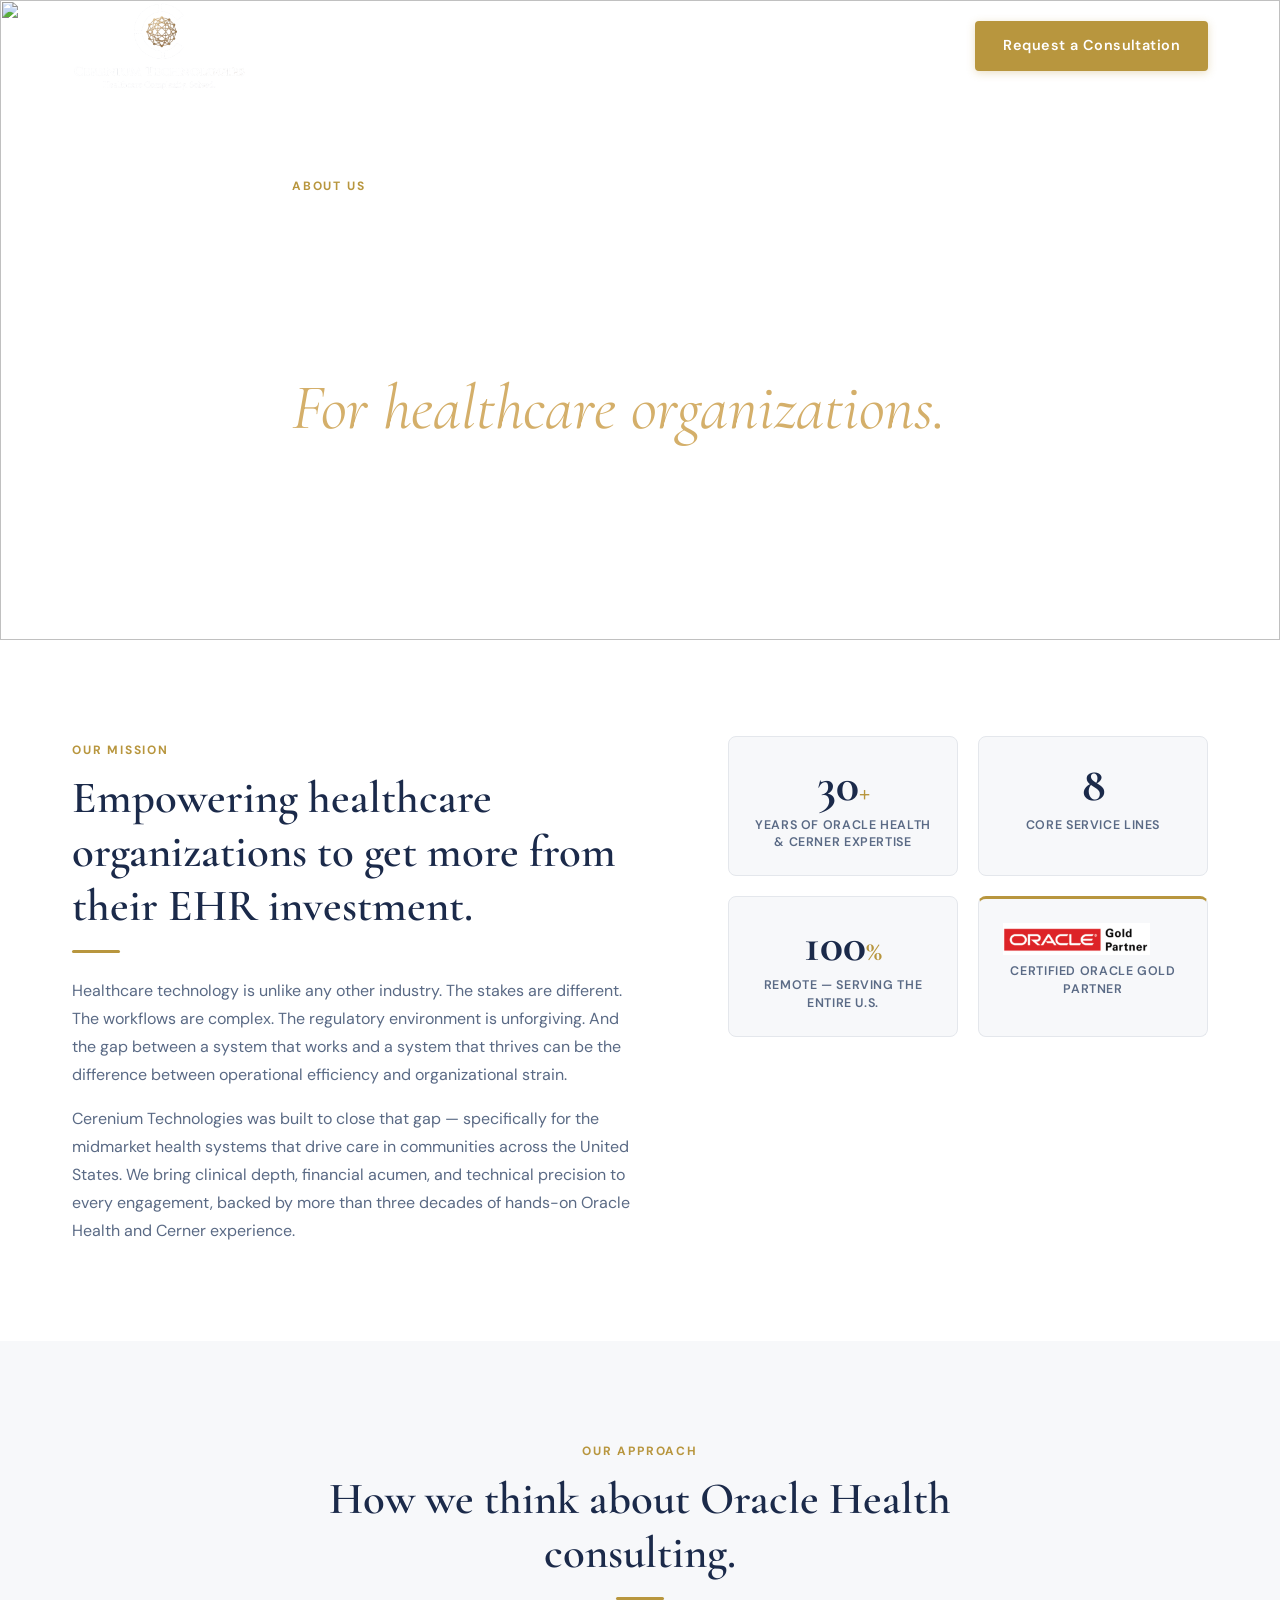
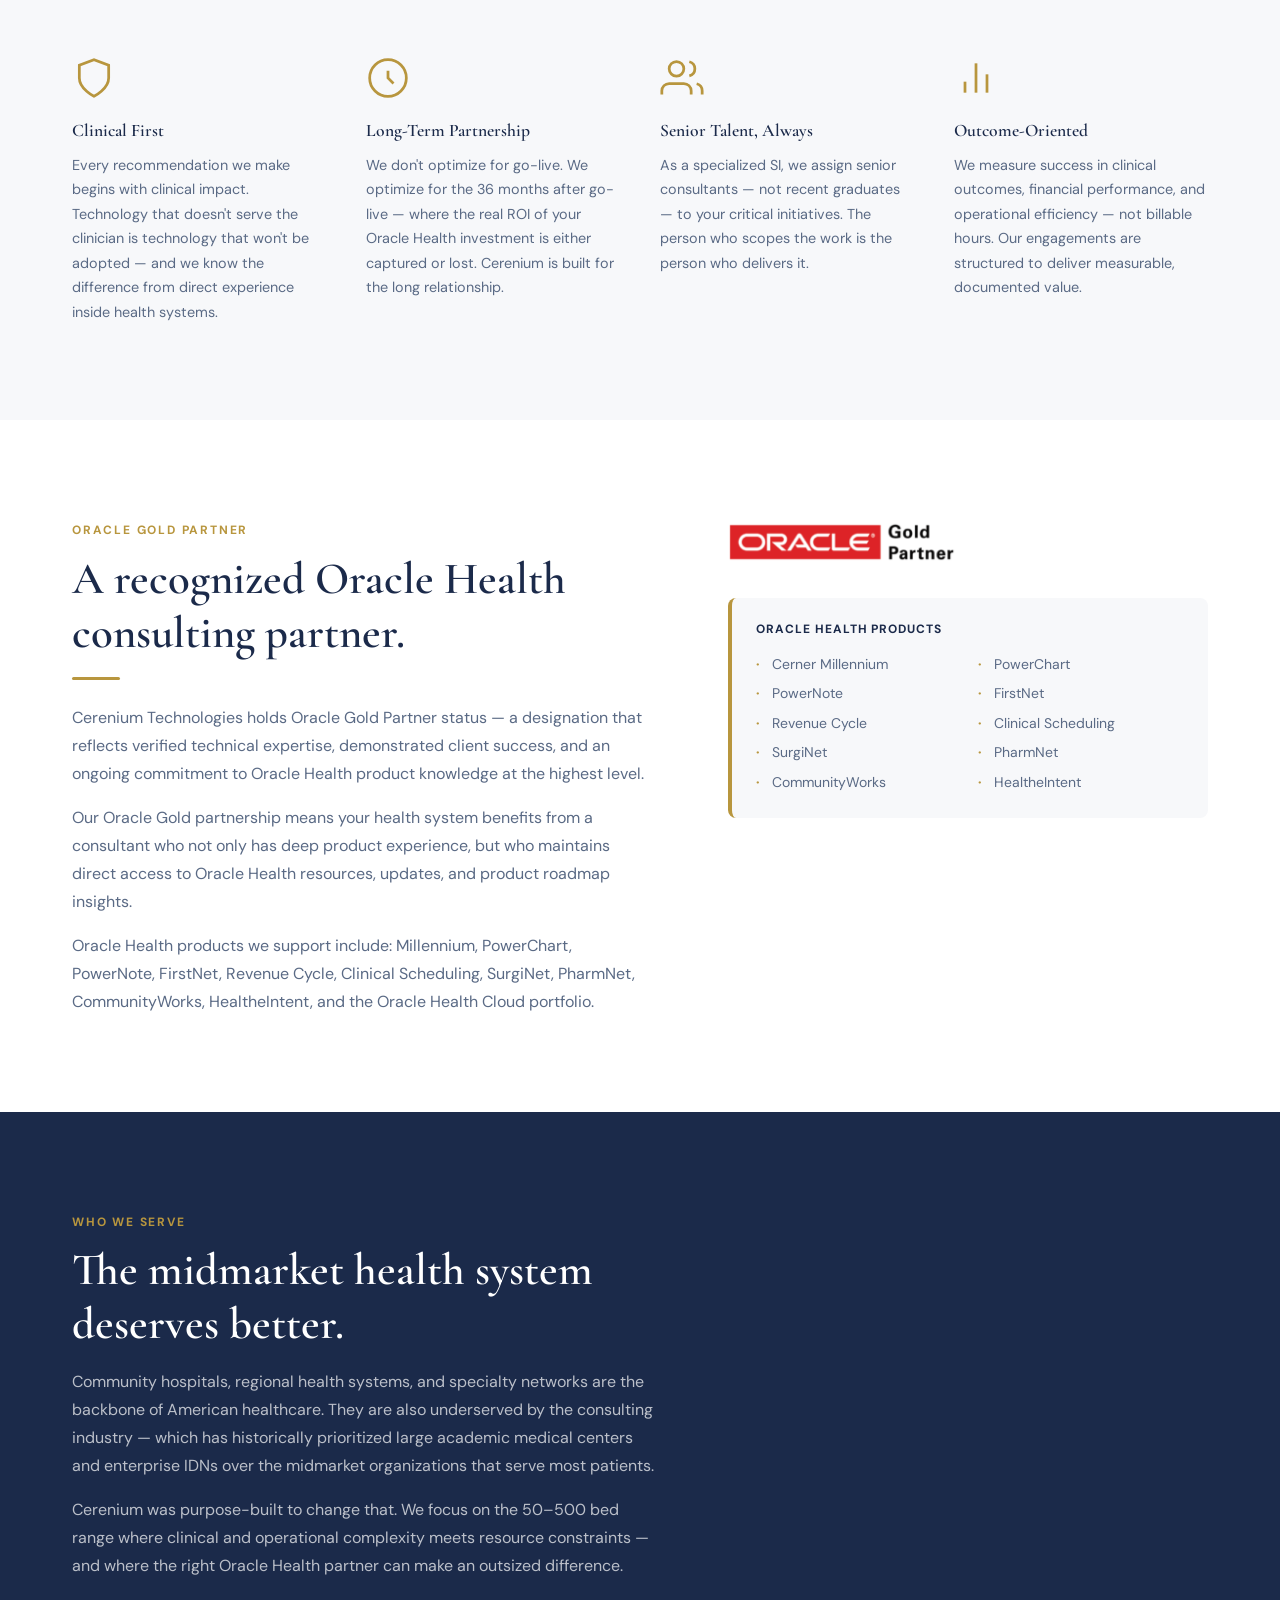
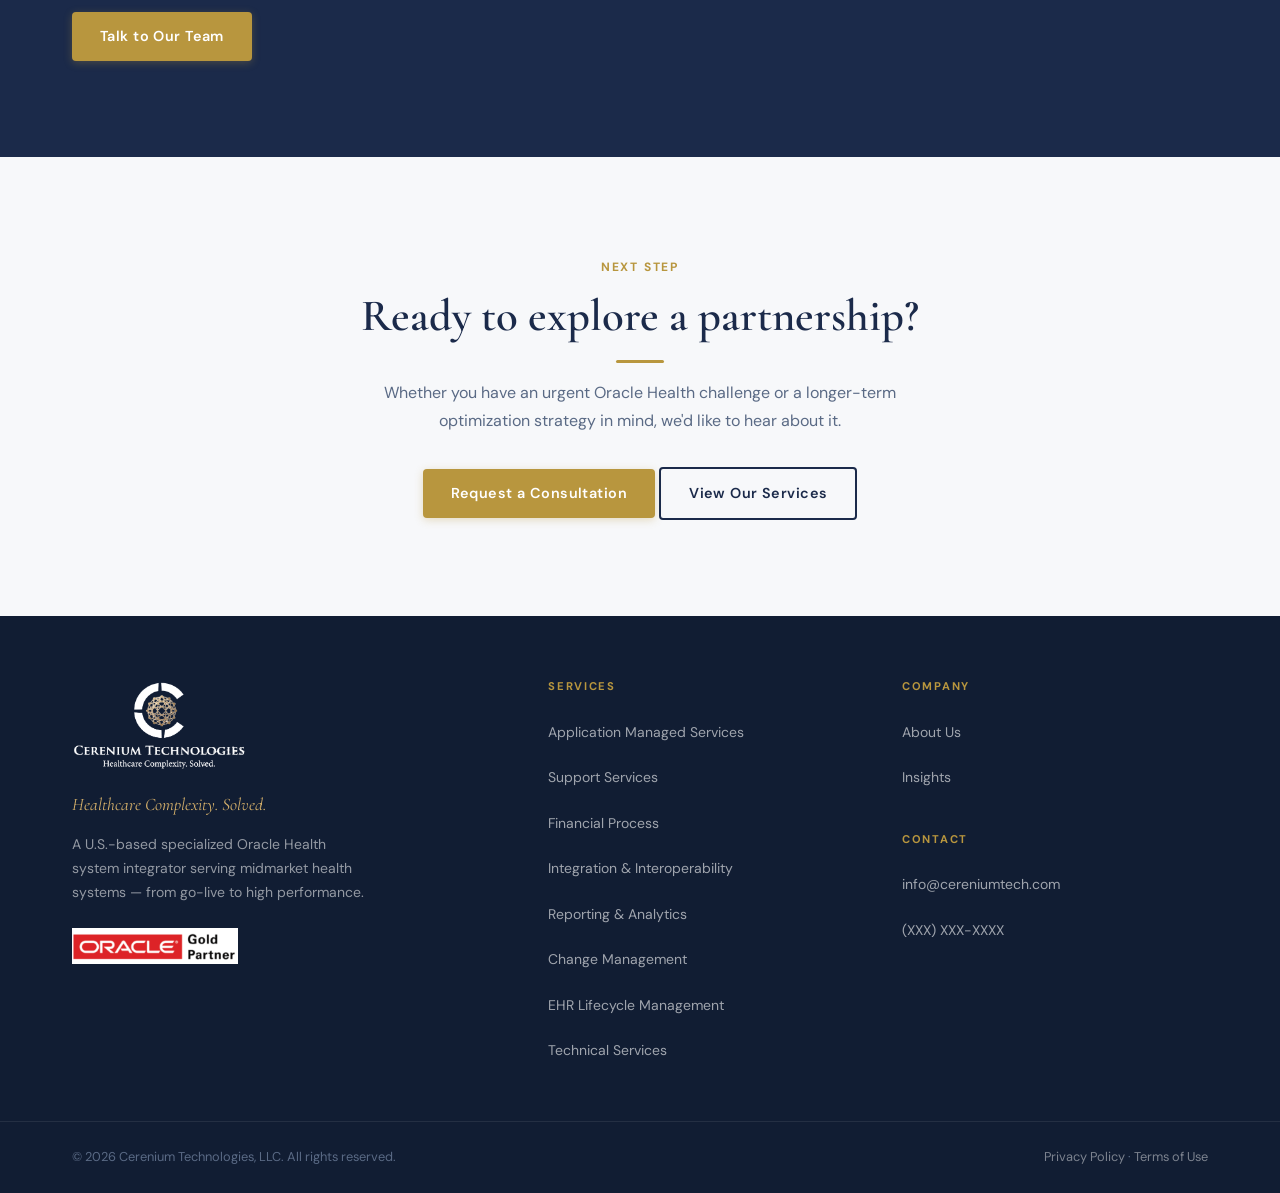
==== about.html @ 9afd8a57 "Initial Upload" ====
<!DOCTYPE html>
<html lang="en">
<head>
  <meta charset="UTF-8" />
  <meta name="viewport" content="width=device-width, initial-scale=1.0" />
  <title>About Cerenium Technologies | Oracle Health SI | Specialized Healthcare IT</title>
  <meta name="description" content="Learn about Cerenium Technologies — a U.S.-based specialized Oracle Health system integrator founded by healthcare IT veterans with 30+ years of Cerner and Oracle expertise serving midmarket health systems." />
  <meta name="keywords" content="about Cerenium Technologies, Oracle Health system integrator, Cerner consulting firm, healthcare IT specialized, midmarket health system SI" />
  <link rel="canonical" href="https://cereniumtech.com/about.html" />

  <meta property="og:title" content="About Cerenium Technologies | Oracle Health Consulting" />
  <meta property="og:description" content="Built by healthcare insiders. Cerenium Technologies brings 30+ years of Oracle Health expertise to midmarket health systems across the U.S." />
  <meta property="og:url" content="https://cereniumtech.com/about.html" />
  <meta property="og:type" content="website" />

  <link rel="preconnect" href="https://fonts.googleapis.com" />
  <link rel="preconnect" href="https://fonts.gstatic.com" crossorigin />
  <link href="https://fonts.googleapis.com/css2?family=Cormorant+Garamond:ital,wght@0,400;0,600;0,700;1,400;1,600&family=DM+Sans:wght@300;400;500;600;700&display=swap" rel="stylesheet" />

  <link rel="stylesheet" href="global.css" />
  <link rel="stylesheet" href="about.css" />

  <script type="application/ld+json">
  {
    "@context": "https://schema.org",
    "@type": "AboutPage",
    "url": "https://cereniumtech.com/about.html",
    "mainEntity": {
      "@type": "Organization",
      "name": "Cerenium Technologies",
      "description": "A U.S.-based specialized Oracle Health system integrator with 30+ years of Cerner and Oracle Health expertise serving midmarket health systems.",
      "knowsAbout": ["Oracle Health", "Cerner Millennium", "EHR Implementation", "Healthcare IT"],
      "areaServed": "US"
    }
  }
  </script>
</head>

<body>
  <div id="nav-placeholder"></div>

  <main id="main-content">

    <!-- ── PAGE HERO ── -->
    <section class="page-hero" aria-label="About page hero">
      <div class="page-hero-bg" role="presentation">
        <img src="https://images.unsplash.com/photo-1573164713988-8665fc963095?auto=format&fit=crop&w=1920&q=80" alt="" aria-hidden="true" loading="eager" />
        <div class="hero-overlay"></div>
      </div>
      <div class="container page-hero-content">
        <span class="eyebrow">About Us</span>
        <h1>Built by healthcare insiders.<br /><em class="hero-italic">For healthcare organizations.</em></h1>
        <p>Cerenium Technologies was founded on a belief that midmarket health systems deserve the same caliber of Oracle Health expertise as the largest hospital networks in the country.</p>
      </div>
    </section>

    <!-- ── MISSION ── -->
    <section class="mission-section" aria-labelledby="mission-heading">
      <div class="container mission-grid">
        <div class="mission-copy reveal">
          <span class="eyebrow">Our Mission</span>
          <h2 id="mission-heading">Empowering healthcare organizations to get more from their EHR investment.</h2>
          <div class="gold-rule left"></div>
          <p>
            Healthcare technology is unlike any other industry. The stakes are different.
            The workflows are complex. The regulatory environment is unforgiving. And the
            gap between a system that works and a system that thrives can be the difference
            between operational efficiency and organizational strain.
          </p>
          <p style="margin-top:1rem;">
            Cerenium Technologies was built to close that gap — specifically for the
            midmarket health systems that drive care in communities across the United States.
            We bring clinical depth, financial acumen, and technical precision to every
            engagement, backed by more than three decades of hands-on Oracle Health
            and Cerner experience.
          </p>
        </div>
        <div class="mission-stats reveal reveal-delay-1" aria-label="Company statistics">
          <div class="stat-card">
            <div class="stat-number" aria-label="30 plus years">30<span aria-hidden="true">+</span></div>
            <div class="stat-label">Years of Oracle Health & Cerner Expertise</div>
          </div>
          <div class="stat-card">
            <div class="stat-number" aria-label="8 service lines">8</div>
            <div class="stat-label">Core Service Lines</div>
          </div>
          <div class="stat-card">
            <div class="stat-number" aria-label="100 percent remote">100<span aria-hidden="true">%</span></div>
            <div class="stat-label">Remote — Serving the Entire U.S.</div>
          </div>
          <div class="stat-card gold-stat">
            <img src="assets/images/Oracle_Gold.png" alt="Oracle Gold Partner badge" style="height:32px;" />
            <div class="stat-label" style="margin-top:0.5rem;">Certified Oracle Gold Partner</div>
          </div>
        </div>
      </div>
    </section>

    <!-- ── APPROACH ── -->
    <section class="approach-section bg-off-white" aria-labelledby="approach-heading">
      <div class="container">
        <div class="section-header reveal">
          <span class="eyebrow">Our Approach</span>
          <h2 id="approach-heading">How we think about Oracle Health consulting.</h2>
          <div class="gold-rule"></div>
        </div>

        <div class="approach-grid">
          <div class="approach-item reveal">
            <div class="approach-icon" aria-hidden="true">
              <svg viewBox="0 0 24 24" fill="none" stroke="currentColor" stroke-width="1.5"><path d="M12 22s8-4 8-10V5l-8-3-8 3v7c0 6 8 10 8 10z"/></svg>
            </div>
            <h3>Clinical First</h3>
            <p>Every recommendation we make begins with clinical impact. Technology that doesn't serve the clinician is technology that won't be adopted — and we know the difference from direct experience inside health systems.</p>
          </div>
          <div class="approach-item reveal reveal-delay-1">
            <div class="approach-icon" aria-hidden="true">
              <svg viewBox="0 0 24 24" fill="none" stroke="currentColor" stroke-width="1.5"><circle cx="12" cy="12" r="10"/><path d="M12 8v4l3 3"/></svg>
            </div>
            <h3>Long-Term Partnership</h3>
            <p>We don't optimize for go-live. We optimize for the 36 months after go-live — where the real ROI of your Oracle Health investment is either captured or lost. Cerenium is built for the long relationship.</p>
          </div>
          <div class="approach-item reveal reveal-delay-2">
            <div class="approach-icon" aria-hidden="true">
              <svg viewBox="0 0 24 24" fill="none" stroke="currentColor" stroke-width="1.5"><path d="M17 21v-2a4 4 0 0 0-4-4H5a4 4 0 0 0-4 4v2"/><circle cx="9" cy="7" r="4"/><path d="M23 21v-2a4 4 0 0 0-3-3.87"/><path d="M16 3.13a4 4 0 0 1 0 7.75"/></svg>
            </div>
            <h3>Senior Talent, Always</h3>
            <p>As a specialized SI, we assign senior consultants — not recent graduates — to your critical initiatives. The person who scopes the work is the person who delivers it.</p>
          </div>
          <div class="approach-item reveal reveal-delay-3">
            <div class="approach-icon" aria-hidden="true">
              <svg viewBox="0 0 24 24" fill="none" stroke="currentColor" stroke-width="1.5"><line x1="18" y1="20" x2="18" y2="10"/><line x1="12" y1="20" x2="12" y2="4"/><line x1="6" y1="20" x2="6" y2="14"/></svg>
            </div>
            <h3>Outcome-Oriented</h3>
            <p>We measure success in clinical outcomes, financial performance, and operational efficiency — not billable hours. Our engagements are structured to deliver measurable, documented value.</p>
          </div>
        </div>
      </div>
    </section>

    <!-- ── ORACLE PARTNERSHIP ── -->
    <section class="oracle-section" aria-labelledby="oracle-heading">
      <div class="container oracle-grid">
        <div class="oracle-copy reveal">
          <span class="eyebrow">Oracle Gold Partner</span>
          <h2 id="oracle-heading">A recognized Oracle Health consulting partner.</h2>
          <div class="gold-rule left"></div>
          <p>
            Cerenium Technologies holds Oracle Gold Partner status — a designation that
            reflects verified technical expertise, demonstrated client success, and an
            ongoing commitment to Oracle Health product knowledge at the highest level.
          </p>
          <p style="margin-top:1rem;">
            Our Oracle Gold partnership means your health system benefits from a consultant
            who not only has deep product experience, but who maintains direct access to
            Oracle Health resources, updates, and product roadmap insights.
          </p>
          <p style="margin-top:1rem;">
            Oracle Health products we support include: Millennium, PowerChart, PowerNote,
            FirstNet, Revenue Cycle, Clinical Scheduling, SurgiNet, PharmNet,
            CommunityWorks, HealtheIntent, and the Oracle Health Cloud portfolio.
          </p>
        </div>
        <div class="oracle-badge-block reveal reveal-delay-1">
          <img src="assets/images/Oracle_Gold.png" alt="Oracle Gold Partner badge" class="oracle-large-badge" />
          <div class="oracle-products">
            <h4>Oracle Health Products</h4>
            <ul class="product-list" aria-label="Oracle Health products supported by Cerenium">
              <li>Cerner Millennium</li>
              <li>PowerChart</li>
              <li>PowerNote</li>
              <li>FirstNet</li>
              <li>Revenue Cycle</li>
              <li>Clinical Scheduling</li>
              <li>SurgiNet</li>
              <li>PharmNet</li>
              <li>CommunityWorks</li>
              <li>HealtheIntent</li>
            </ul>
          </div>
        </div>
      </div>
    </section>

    <!-- ── MIDMARKET FOCUS ── -->
    <section class="midmarket-section bg-navy" aria-labelledby="midmarket-heading">
      <div class="container midmarket-inner reveal">
        <div class="midmarket-text">
          <span class="eyebrow">Who We Serve</span>
          <h2 id="midmarket-heading" style="color:var(--white);">The midmarket health system deserves better.</h2>
          <p style="color:rgba(255,255,255,0.7); margin-top:1rem; max-width:600px;">
            Community hospitals, regional health systems, and specialty networks are the
            backbone of American healthcare. They are also underserved by the consulting
            industry — which has historically prioritized large academic medical centers
            and enterprise IDNs over the midmarket organizations that serve most patients.
          </p>
          <p style="color:rgba(255,255,255,0.7); margin-top:1rem; max-width:600px;">
            Cerenium was purpose-built to change that. We focus on the 50–500 bed range
            where clinical and operational complexity meets resource constraints —
            and where the right Oracle Health partner can make an outsized difference.
          </p>
          <a href="contact.html" class="btn btn-primary" style="margin-top:2rem;">Talk to Our Team</a>
        </div>
        <div class="midmarket-visual" aria-hidden="true">
          <img
            src="https://images.unsplash.com/photo-1519494026892-80bbd2d6fd0d?auto=format&fit=crop&w=800&q=80"
            alt=""
            loading="lazy"
            style="width:100%;border-radius:var(--radius-lg);opacity:0.7;"
          />
        </div>
      </div>
    </section>

    <!-- ── CTA ── -->
    <section class="about-cta" aria-labelledby="cta-heading">
      <div class="container" style="text-align:center;">
        <div class="reveal">
          <span class="eyebrow">Next Step</span>
          <h2 id="cta-heading">Ready to explore a partnership?</h2>
          <div class="gold-rule"></div>
          <p style="margin-top:1rem;max-width:540px;margin-left:auto;margin-right:auto;">
            Whether you have an urgent Oracle Health challenge or a longer-term optimization
            strategy in mind, we'd like to hear about it.
          </p>
          <div class="hero-actions" style="justify-content:center;margin-top:2rem;">
            <a href="contact.html" class="btn btn-primary">Request a Consultation</a>
            <a href="services.html" class="btn btn-outline">View Our Services</a>
          </div>
        </div>
      </div>
    </section>

  </main>

  <div id="footer-placeholder"></div>
  <script src="components.js"></script>
</body>
</html>
---- global.css ----
/* ============================================================
   Cerenium Technologies — global.css
   Brand palette: Navy #1B2A4A | Gold #B8963E | Light #F7F8FA
   ============================================================ */

.skip-link {
  position: absolute;
  top: -100%;
  left: 1rem;
  background: var(--gold);
  color: var(--white);
  padding: 0.75rem 1.25rem;
  font-weight: 700;
  border-radius: var(--radius-sm);
  z-index: 9999;
  transition: top 0.2s ease;
}
.skip-link:focus {
  top: 1rem;
}   
/* ─── CSS VARIABLES ──────────────────────────────────────────── */
:root {
  --navy:       #1B2A4A;
  --navy-dark:  #111D33;
  --navy-mid:   #243357;
  --gold:       #B8963E;
  --gold-light: #D4AF6A;
  --gold-pale:  #F5EDD8;
  --white:      #FFFFFF;
  --off-white:  #F7F8FA;
  --gray-100:   #F0F2F5;
  --gray-200:   #E4E7EC;
  --gray-400:   #9CA3AF;
  --gray-600:   #4B5563;
  --gray-800:   #1F2937;
  --text:       #1B2A4A;
  --text-muted: #5A6A85;

  --font-display: 'Cormorant Garamond', Georgia, serif;
  --font-body:    'DM Sans', system-ui, sans-serif;

  --shadow-sm: 0 1px 3px rgba(27,42,74,0.08);
  --shadow-md: 0 4px 16px rgba(27,42,74,0.10);
  --shadow-lg: 0 8px 40px rgba(27,42,74,0.14);

  --radius-sm: 4px;
  --radius-md: 8px;
  --radius-lg: 16px;

  --max-width: 1200px;
  --nav-height: 92px;
  --transition: 0.25s ease;
}

/* ─── RESET & BASE ───────────────────────────────────────────── */
*, *::before, *::after { box-sizing: border-box; margin: 0; padding: 0; }

html { scroll-behavior: smooth; font-size: 16px; -webkit-font-smoothing: antialiased; }

body {
  font-family: var(--font-body);
  color: var(--text);
  background: var(--white);
  line-height: 1.65;
}

img { max-width: 100%; display: block; }
a  { color: inherit; text-decoration: none; }
ul { list-style: none; }
button { cursor: pointer; border: none; background: none; font: inherit; }

/* ─── TYPOGRAPHY ─────────────────────────────────────────────── */
h1, h2, h3, h4 {
  font-family: var(--font-display);
  font-weight: 600;
  line-height: 1.2;
  color: var(--navy);
}
h1 { font-size: clamp(2.4rem, 5vw, 4rem); font-weight: 700; }
h2 { font-size: clamp(1.8rem, 3.5vw, 2.8rem); }
h3 { font-size: clamp(1.25rem, 2vw, 1.6rem); }
h4 { font-size: 1.1rem; font-weight: 700; font-family: var(--font-body); letter-spacing: 0.08em; text-transform: uppercase; }

p { color: var(--text-muted); line-height: 1.75; }

.eyebrow {
  display: inline-block;
  font-family: var(--font-body);
  font-size: 0.75rem;
  font-weight: 700;
  letter-spacing: 0.15em;
  text-transform: uppercase;
  color: var(--gold);
  margin-bottom: 0.75rem;
}

/* ─── LAYOUT ─────────────────────────────────────────────────── */
.container {
  width: 100%;
  max-width: var(--max-width);
  margin: 0 auto;
  padding: 0 2rem;
}

section { padding: 5rem 0; }

.section-header {
  text-align: center;
  max-width: 720px;
  margin: 0 auto 3.5rem;
}
.section-header p { margin-top: 1rem; font-size: 1.05rem; }

.gold-rule {
  width: 48px;
  height: 3px;
  background: var(--gold);
  margin: 1rem auto 0;
  border-radius: 2px;
}
.gold-rule.left { margin-left: 0; }

/* ─── BUTTONS ────────────────────────────────────────────────── */
.btn {
  display: inline-flex;
  align-items: center;
  gap: 0.5rem;
  padding: 0.8rem 1.75rem;
  border-radius: var(--radius-sm);
  font-family: var(--font-body);
  font-size: 0.9rem;
  font-weight: 600;
  letter-spacing: 0.03em;
  transition: all var(--transition);
  white-space: nowrap;
}
.btn-primary {
  background: var(--gold);
  color: var(--white);
  box-shadow: 0 2px 8px rgba(184,150,62,0.30);
}
.btn-primary:hover {
  background: var(--gold-light);
  transform: translateY(-1px);
  box-shadow: 0 4px 16px rgba(184,150,62,0.35);
}
.btn-outline {
  border: 2px solid var(--navy);
  color: var(--navy);
}
.btn-outline:hover {
  background: var(--navy);
  color: var(--white);
}
.btn-outline-white {
  border: 2px solid rgba(255,255,255,0.6);
  color: var(--white);
}
.btn-outline-white:hover {
  background: rgba(255,255,255,0.15);
  border-color: var(--white);
}

/* ─── NAVIGATION ─────────────────────────────────────────────── */
.site-header {
  position: fixed;
  top: 0; left: 0; right: 0;
  z-index: 1000;
  background: transparent;
  transition: background var(--transition), box-shadow var(--transition);
}
.site-header.scrolled {
  background: rgba(17,29,51,0.97);
  backdrop-filter: blur(12px);
  box-shadow: 0 2px 20px rgba(0,0,0,0.2);
}

.nav-inner {
  display: flex;
  align-items: center;
  gap: 2rem;
  height: var(--nav-height);
}

.nav-logo img { height: 90px; width: auto; }

nav { margin-left: auto; }

.nav-links {
  display: flex;
  align-items: center;
  gap: 0.25rem;
}

.nav-link {
  display: flex;
  align-items: center;
  gap: 0.3rem;
  padding: 0.5rem 0.85rem;
  font-size: 0.88rem;
  font-weight: 500;
  color: rgba(255,255,255,0.85);
  border-radius: var(--radius-sm);
  transition: color var(--transition), background var(--transition);
}
.nav-link:hover,
.nav-link.active { color: var(--white); background: rgba(255,255,255,0.1); }

.dropdown-arrow { font-size: 1.1rem; line-height: 1; }

/* Dropdown */
.nav-dropdown-wrapper { position: relative; }

.nav-dropdown {
  position: absolute;
  top: calc(100% + 8px);
  left: 50%;
  transform: translateX(-50%);
  min-width: 260px;
  background: var(--white);
  border-radius: var(--radius-md);
  box-shadow: var(--shadow-lg);
  border-top: 3px solid var(--gold);
  padding: 0.5rem 0;
  opacity: 0;
  visibility: hidden;
  transform: translateX(-50%) translateY(-8px);
  transition: all 0.2s ease;
  z-index: 100;
}
.nav-dropdown.open {
  opacity: 1;
  visibility: visible;
  transform: translateX(-50%) translateY(0);
}
.nav-dropdown li a {
  display: block;
  padding: 0.65rem 1.25rem;
  font-size: 0.875rem;
  color: var(--gray-800);
  transition: background var(--transition), color var(--transition);
}
.nav-dropdown li a:hover {
  background: var(--gold-pale);
  color: var(--navy);
}

.nav-cta { margin-left: 1rem; }

/* Mobile Toggle */
.mobile-toggle {
  display: none;
  flex-direction: column;
  gap: 5px;
  padding: 8px;
  margin-left: auto;
}
.mobile-toggle span {
  display: block;
  width: 24px; height: 2px;
  background: var(--white);
  border-radius: 2px;
  transition: all 0.3s ease;
  transform-origin: center;
}
.mobile-toggle.is-open span:nth-child(1) { transform: translateY(7px) rotate(45deg); }
.mobile-toggle.is-open span:nth-child(2) { opacity: 0; }
.mobile-toggle.is-open span:nth-child(3) { transform: translateY(-7px) rotate(-45deg); }

/* Mobile Menu */
.mobile-menu {
  display: none;
  position: fixed;
  top: var(--nav-height);
  left: 0; right: 0; bottom: 0;
  background: var(--navy-dark);
  padding: 2rem;
  overflow-y: auto;
  transform: translateX(100%);
  transition: transform 0.35s cubic-bezier(0.4,0,0.2,1);
}
.mobile-menu.open { transform: translateX(0); }
.mobile-menu ul { display: flex; flex-direction: column; gap: 0.25rem; }
.mobile-menu a {
  display: block;
  padding: 1rem 0.5rem;
  font-size: 1.1rem;
  font-weight: 500;
  color: rgba(255,255,255,0.85);
  border-bottom: 1px solid rgba(255,255,255,0.06);
  transition: color var(--transition);
}
.mobile-menu a:hover { color: var(--gold); }

/* ─── FOOTER ─────────────────────────────────────────────────── */
.site-footer {
  background: var(--navy-dark);
  color: rgba(255,255,255,0.75);
  padding-top: 4rem;
}

.footer-grid {
  display: grid;
  grid-template-columns: 1.4fr 1fr 1fr;
  gap: 3rem;
  padding-bottom: 3rem;
}

.footer-logo { height: 90px; width: auto; margin-bottom: 1.25rem; }

.footer-tagline {
  font-family: var(--font-display);
  font-size: 1.1rem;
  color: var(--gold-light);
  font-style: italic;
  margin-bottom: 0.75rem;
}

.footer-desc {
  font-size: 0.875rem;
  line-height: 1.7;
  color: rgba(255,255,255,0.55);
  max-width: 300px;
  margin-bottom: 1.5rem;
}

.oracle-badge { height: 36px; width: auto; margin-top: 0.5rem; }

.footer-heading {
  font-family: var(--font-body);
  font-size: 0.7rem;
  font-weight: 700;
  letter-spacing: 0.15em;
  text-transform: uppercase;
  color: var(--gold);
  margin-bottom: 1rem;
}

.footer-links-group ul li a {
  display: block;
  padding: 0.35rem 0;
  font-size: 0.875rem;
  color: rgba(255,255,255,0.6);
  transition: color var(--transition);
}
.footer-links-group ul li { color: rgba(255,255,255,0.6); font-size: 0.875rem; padding: 0.35rem 0; }
.footer-links-group ul li a:hover { color: var(--gold-light); }

.footer-bottom {
  border-top: 1px solid rgba(255,255,255,0.08);
  padding: 1.5rem 0;
}
.footer-bottom-inner {
  display: flex;
  justify-content: space-between;
  align-items: center;
  font-size: 0.8rem;
  color: rgba(255,255,255,0.35);
  flex-wrap: wrap;
  gap: 0.5rem;
}
.footer-bottom-inner a {
  color: rgba(255,255,255,0.45);
  transition: color var(--transition);
}
.footer-bottom-inner a:hover { color: var(--gold-light); }

/* ─── SCROLL REVEAL ──────────────────────────────────────────── */
.reveal {
  opacity: 0;
  transform: translateY(28px);
  transition: opacity 0.65s ease, transform 0.65s ease;
}
.reveal.revealed {
  opacity: 1;
  transform: translateY(0);
}
.reveal-delay-1 { transition-delay: 0.1s; }
.reveal-delay-2 { transition-delay: 0.2s; }
.reveal-delay-3 { transition-delay: 0.3s; }
.reveal-delay-4 { transition-delay: 0.4s; }

/* ─── FOCUS STYLES (ADA) ────────────────────────────────────── */
*:focus-visible {
  outline: 3px solid var(--gold);
  outline-offset: 3px;
  border-radius: var(--radius-sm);
}

button:focus-visible,
a:focus-visible,
input:focus-visible,
select:focus-visible,
textarea:focus-visible {
  outline: 3px solid var(--gold);
  outline-offset: 3px;
}

/* ─── UTILITY ────────────────────────────────────────────────── */
.text-gold   { color: var(--gold); }
.text-navy   { color: var(--navy); }
.bg-navy     { background: var(--navy); }
.bg-navy-dark{ background: var(--navy-dark); }
.bg-off-white{ background: var(--off-white); }
.bg-gold-pale{ background: var(--gold-pale); }

/* ─── RESPONSIVE ─────────────────────────────────────────────── */
@media (max-width: 1024px) {
  .footer-grid { grid-template-columns: 1fr 1fr; }
  .footer-brand { grid-column: span 2; }
}

@media (max-width: 768px) {
  nav, .nav-cta { display: none; }
  .mobile-toggle { display: flex; }
  .mobile-menu { display: block; }

  .footer-grid { grid-template-columns: 1fr; }
  .footer-brand { grid-column: 1; }

  section { padding: 3.5rem 0; }
}
---- about.css ----
/* ============================================================
   Cerenium Technologies — about.css
   ============================================================ */

/* ─── PAGE HERO (shared pattern) ────────────────────────────── */
.page-hero {
  position: relative;
  padding: calc(var(--nav-height) + 5rem) 0 5rem;
  overflow: hidden;
}
.page-hero-bg {
  position: absolute;
  inset: 0;
}
.page-hero-bg img {
  width: 100%; height: 100%;
  object-fit: cover;
  object-position: center 35%;
}
.page-hero-content {
  position: relative;
  z-index: 2;
  max-width: 760px;
  animation: heroFadeUp 0.9s ease both;
}
@keyframes heroFadeUp {
  from { opacity: 0; transform: translateY(24px); }
  to   { opacity: 1; transform: translateY(0); }
}
.page-hero-content h1 { color: var(--white); margin: 0.5rem 0 1.25rem; }
.page-hero-content p  { color: rgba(255,255,255,0.75); font-size: 1.1rem; max-width:600px; }
.hero-italic { color: var(--gold-light); font-style: italic; font-weight: 400; }

/* ─── MISSION ────────────────────────────────────────────────── */
.mission-section { padding: 6rem 0; }

.mission-grid {
  display: grid;
  grid-template-columns: 1.2fr 1fr;
  gap: 5rem;
  align-items: start;
}

.mission-copy h2 { margin-bottom: 1rem; }
.mission-copy .gold-rule { margin-bottom: 1.5rem; }
.mission-copy p { max-width: 560px; }

.mission-stats {
  display: grid;
  grid-template-columns: 1fr 1fr;
  gap: 1.25rem;
}

.stat-card {
  background: var(--off-white);
  border: 1px solid var(--gray-200);
  border-radius: var(--radius-md);
  padding: 1.5rem;
  text-align: center;
}

.stat-number {
  font-family: var(--font-display);
  font-size: 3rem;
  font-weight: 700;
  color: var(--navy);
  line-height: 1;
}
.stat-number span {
  font-size: 1.75rem;
  color: var(--gold);
}

.stat-label {
  font-size: 0.78rem;
  font-weight: 600;
  color: var(--text-muted);
  margin-top: 0.5rem;
  text-transform: uppercase;
  letter-spacing: 0.05em;
  line-height: 1.4;
}

.gold-stat { border-top: 3px solid var(--gold); }

/* ─── APPROACH ───────────────────────────────────────────────── */
.approach-section { padding: 6rem 0; }

.approach-grid {
  display: grid;
  grid-template-columns: repeat(4, 1fr);
  gap: 2.5rem;
}

.approach-item { }

.approach-icon {
  width: 44px; height: 44px;
  color: var(--gold);
  margin-bottom: 1.25rem;
}
.approach-icon svg { width: 100%; height: 100%; }

.approach-item h3 {
  font-size: 1.1rem;
  margin-bottom: 0.75rem;
  color: var(--navy);
}

.approach-item p { font-size: 0.9rem; line-height: 1.7; }

/* ─── ORACLE SECTION ─────────────────────────────────────────── */
.oracle-section { padding: 6rem 0; }

.oracle-grid {
  display: grid;
  grid-template-columns: 1.2fr 1fr;
  gap: 5rem;
  align-items: start;
}

.oracle-copy h2 { margin-bottom: 1rem; }
.oracle-copy .gold-rule { margin-bottom: 1.5rem; }

.oracle-large-badge { height: 50px; width: auto; margin-bottom: 2rem; }

.oracle-products {
  background: var(--off-white);
  border-radius: var(--radius-md);
  padding: 1.5rem;
  border-left: 4px solid var(--gold);
}

.oracle-products h4 {
  margin-bottom: 1rem;
  font-size: 0.75rem;
}

.product-list {
  display: grid;
  grid-template-columns: 1fr 1fr;
  gap: 0.4rem 1rem;
}

.product-list li {
  font-size: 0.875rem;
  color: var(--text-muted);
  padding-left: 1rem;
  position: relative;
}
.product-list li::before {
  content: '·';
  position: absolute;
  left: 0;
  color: var(--gold);
  font-weight: 700;
}

/* ─── MIDMARKET ──────────────────────────────────────────────── */
.midmarket-section { padding: 6rem 0; }

.midmarket-inner {
  display: grid;
  grid-template-columns: 1.2fr 1fr;
  gap: 4rem;
  align-items: center;
}

/* ─── ABOUT CTA ──────────────────────────────────────────────── */
.about-cta { padding: 6rem 0; background: var(--off-white); }

/* ─── RESPONSIVE ─────────────────────────────────────────────── */
@media (max-width: 1024px) {
  .mission-grid    { grid-template-columns: 1fr; gap: 3rem; }
  .oracle-grid     { grid-template-columns: 1fr; gap: 3rem; }
  .approach-grid   { grid-template-columns: 1fr 1fr; }
  .midmarket-inner { grid-template-columns: 1fr; }
  .midmarket-visual{ display: none; }
}

@media (max-width: 768px) {
  .approach-grid   { grid-template-columns: 1fr; }
  .mission-stats   { grid-template-columns: 1fr 1fr; }
}
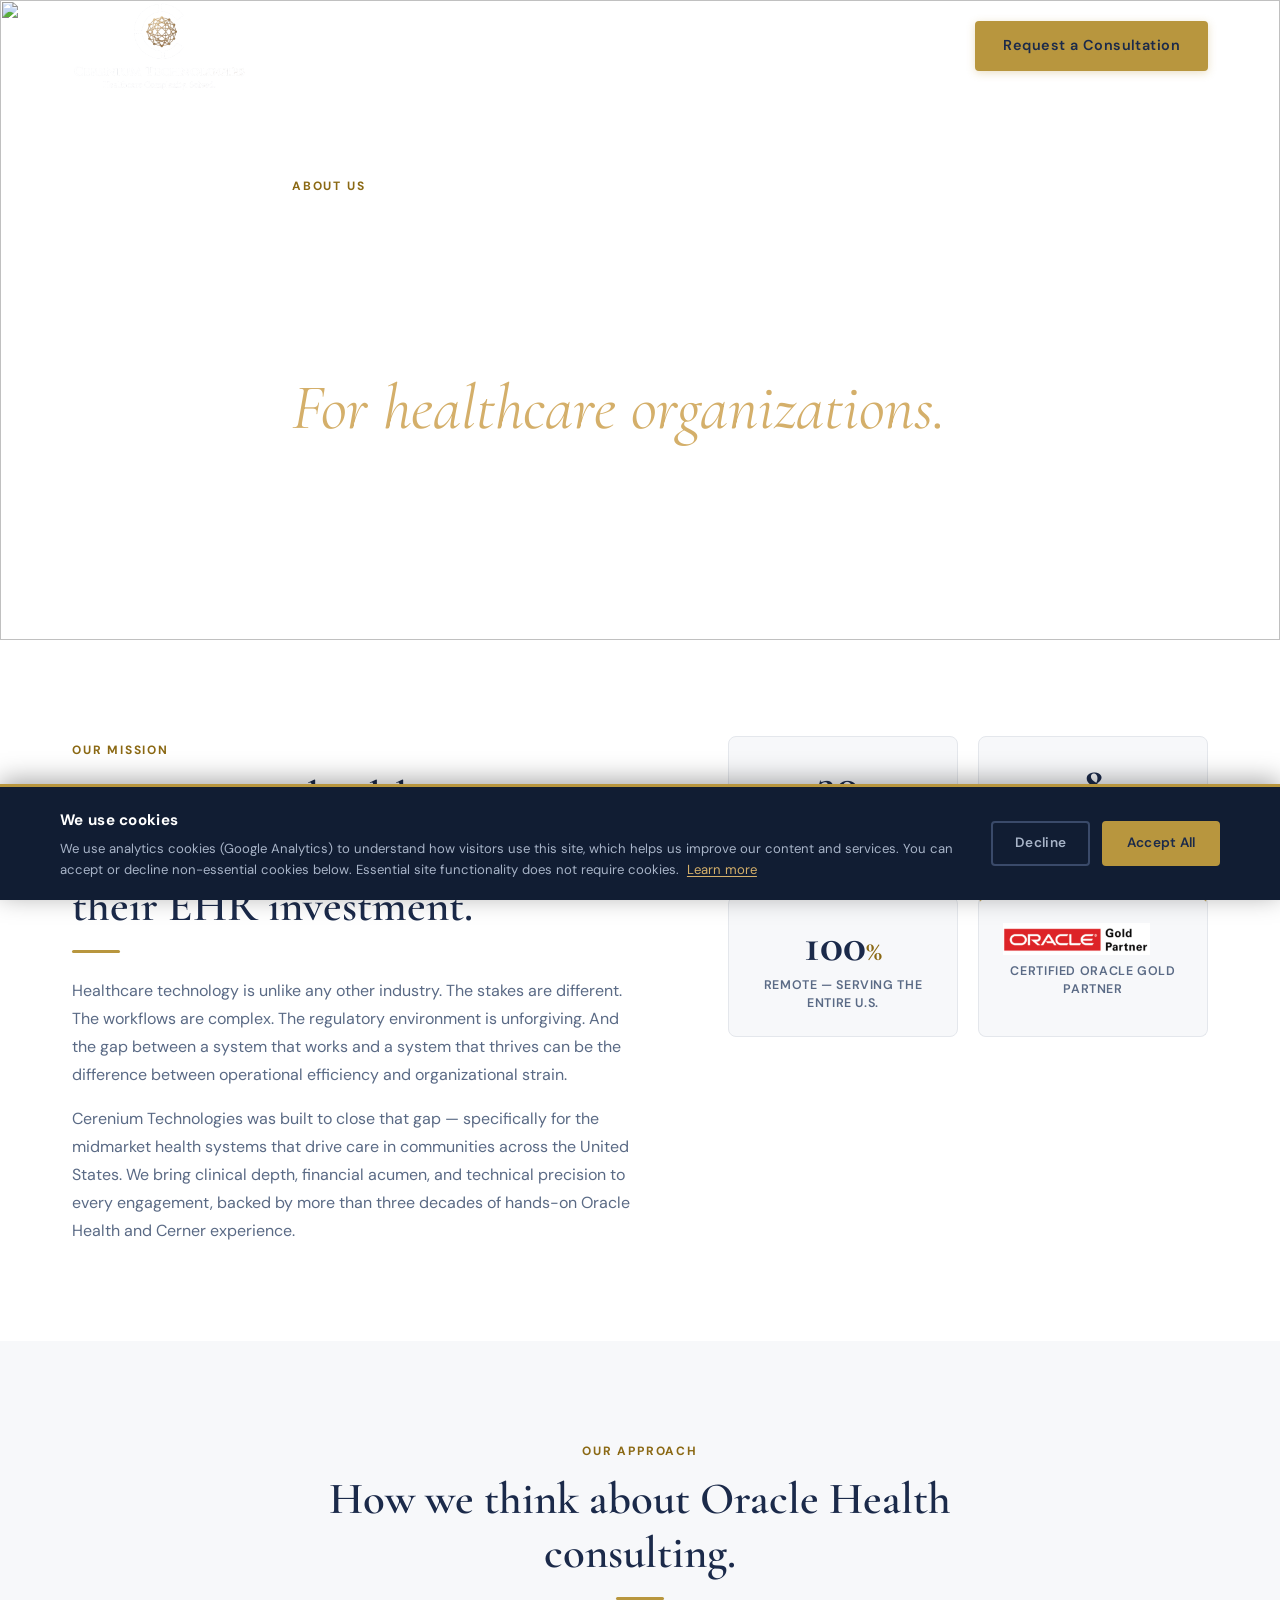
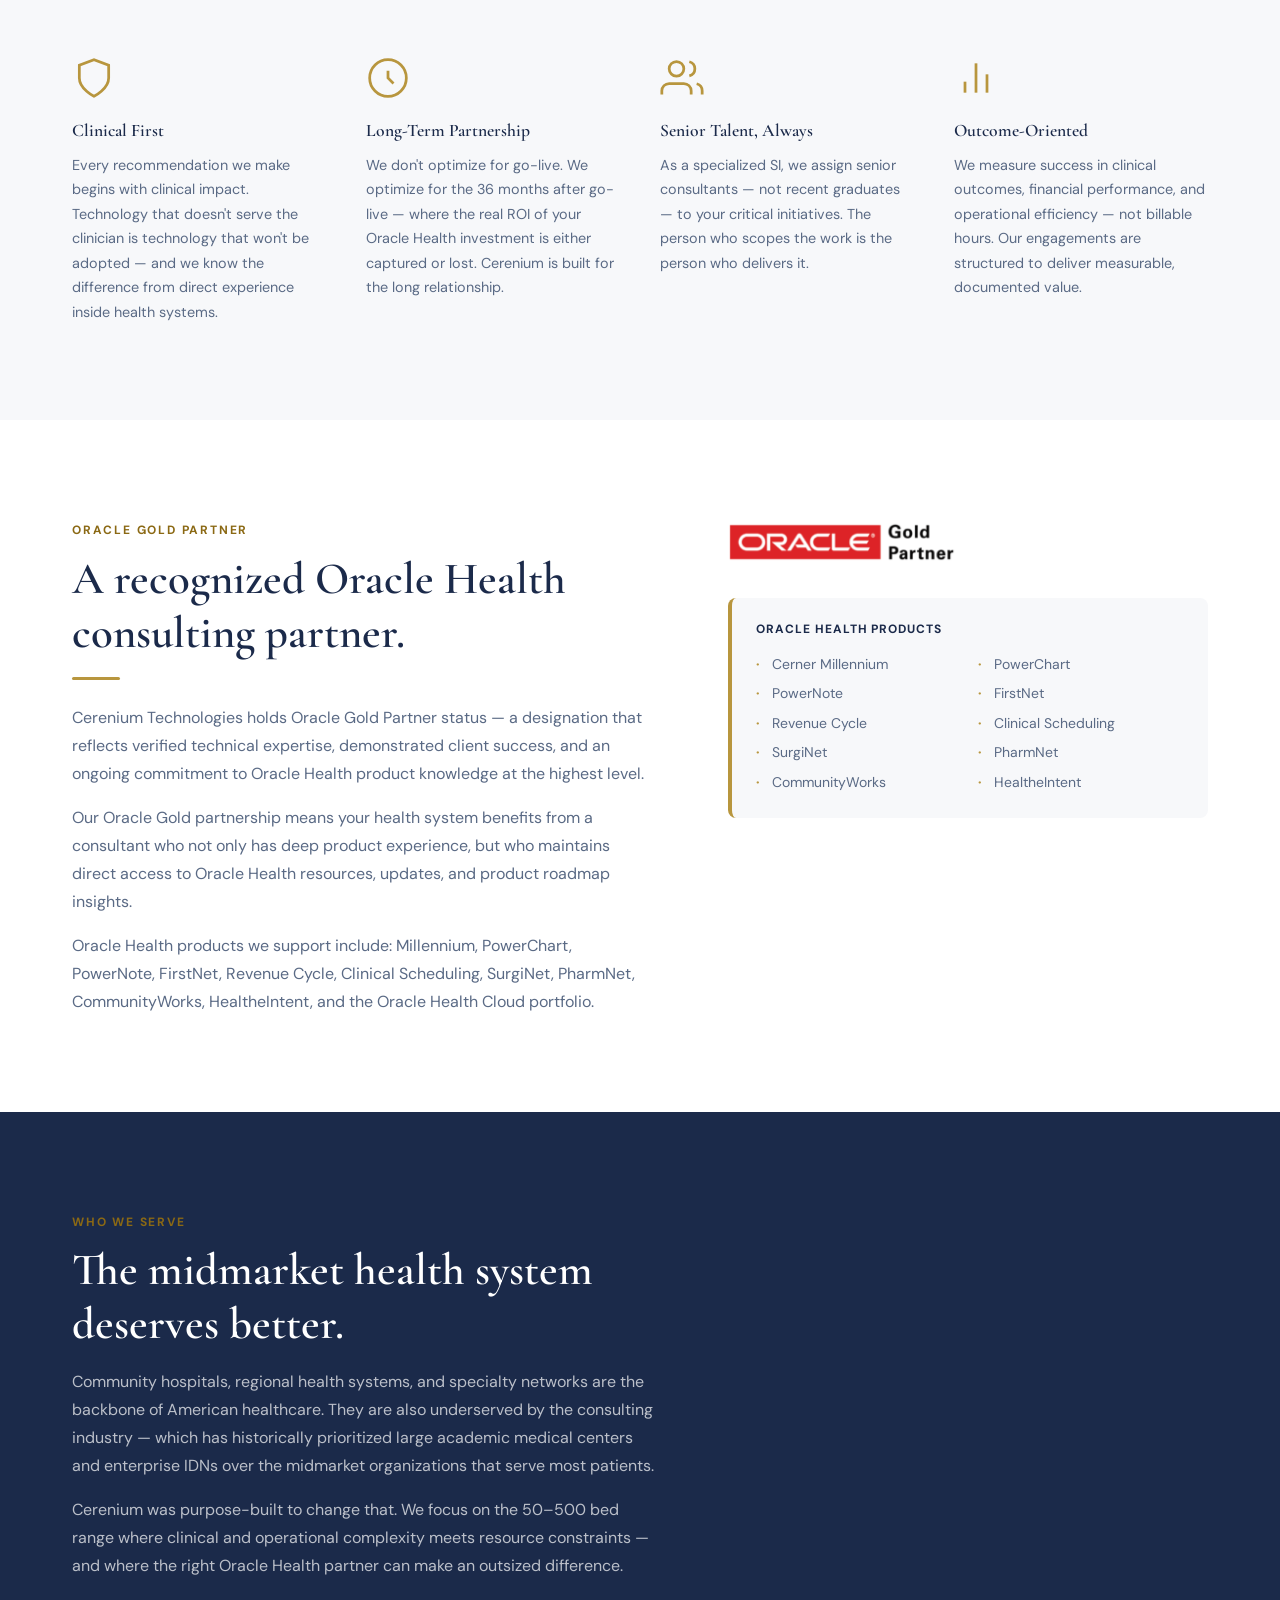
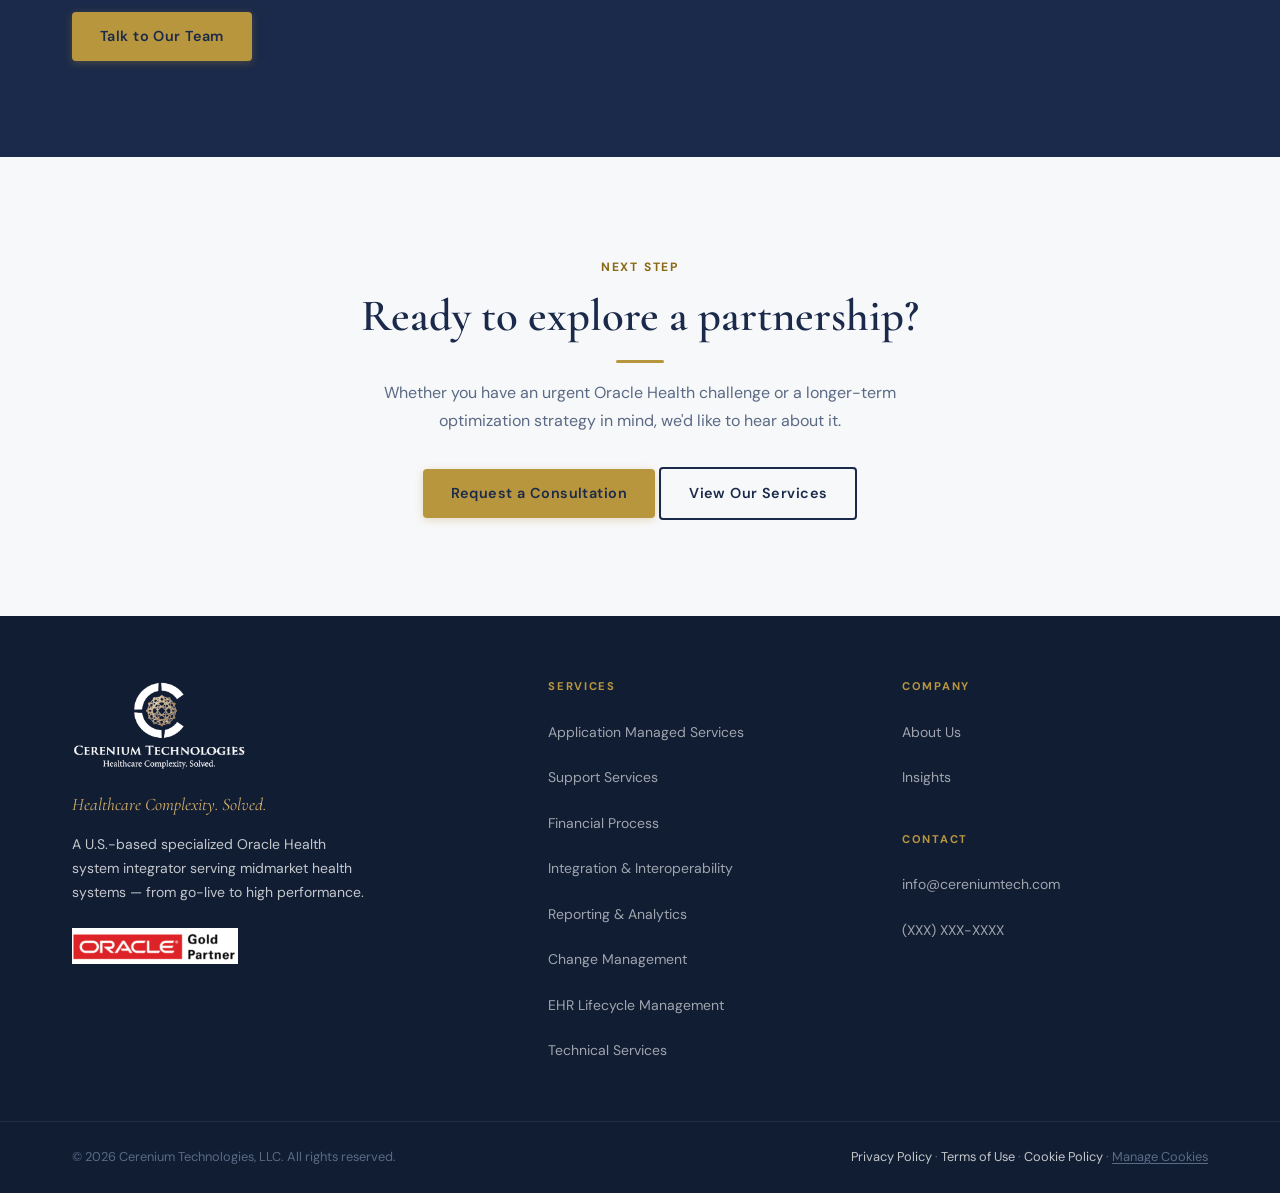
==== commit f2a5eb2c: "Site Update" ====
--- a/about.html
+++ b/about.html
@@ -7,6 +7,9 @@
   <meta name="description" content="Learn about Cerenium Technologies — a U.S.-based specialized Oracle Health system integrator founded by healthcare IT veterans with 30+ years of Cerner and Oracle expertise serving midmarket health systems." />
   <meta name="keywords" content="about Cerenium Technologies, Oracle Health system integrator, Cerner consulting firm, healthcare IT specialized, midmarket health system SI" />
   <link rel="canonical" href="https://cereniumtech.com/about.html" />
+  <link rel="icon" type="image/x-icon" href="assets/images/favicon.ico">
+  <link rel="icon" type="image/png" sizes="32x32" href="assets/images/favicon-32x32.png">
+  <link rel="apple-touch-icon" sizes="180x180" href="assets/images/apple-touch-icon.png">
 
   <meta property="og:title" content="About Cerenium Technologies | Oracle Health Consulting" />
   <meta property="og:description" content="Built by healthcare insiders. Cerenium Technologies brings 30+ years of Oracle Health expertise to midmarket health systems across the U.S." />
--- a/global.css
+++ b/global.css
@@ -8,7 +8,7 @@
   top: -100%;
   left: 1rem;
   background: var(--gold);
-  color: var(--white);
+  color: var(--navy); /* navy on gold = 5.06:1 — WCAG AA compliant */
   padding: 0.75rem 1.25rem;
   font-weight: 700;
   border-radius: var(--radius-sm);
@@ -24,8 +24,10 @@
   --navy-dark:  #111D33;
   --navy-mid:   #243357;
   --gold:       #B8963E;
+  --gold-text:  #8B6914; /* darker amber — WCAG AA compliant for text on light backgrounds */
   --gold-light: #D4AF6A;
   --gold-pale:  #F5EDD8;
+  --gray-placeholder: #767676; /* WCAG AA compliant for placeholder/disclaimer text */
   --white:      #FFFFFF;
   --off-white:  #F7F8FA;
   --gray-100:   #F0F2F5;
@@ -90,7 +92,7 @@
   font-weight: 700;
   letter-spacing: 0.15em;
   text-transform: uppercase;
-  color: var(--gold);
+  color: var(--gold-text); /* #8B6914 — WCAG AA 5.09:1 on white */
   margin-bottom: 0.75rem;
 }
 
@@ -106,7 +108,7 @@
 
 .section-header {
   text-align: center;
-  max-width: 720px;
+  max-width: 800px;
   margin: 0 auto 3.5rem;
 }
 .section-header p { margin-top: 1rem; font-size: 1.05rem; }
@@ -136,11 +138,12 @@
 }
 .btn-primary {
   background: var(--gold);
-  color: var(--white);
+  color: var(--navy); /* navy on gold = 5.06:1 — WCAG AA compliant */
   box-shadow: 0 2px 8px rgba(184,150,62,0.30);
 }
 .btn-primary:hover {
   background: var(--gold-light);
+  color: var(--navy); /* navy on gold-light = 6.87:1 — WCAG AA compliant */
   transform: translateY(-1px);
   box-shadow: 0 4px 16px rgba(184,150,62,0.35);
 }
@@ -319,7 +322,7 @@
 .footer-desc {
   font-size: 0.875rem;
   line-height: 1.7;
-  color: rgba(255,255,255,0.55);
+  color: #C4C7CC; /* solid equivalent of rgba(255,255,255,0.75) on #111D33 */
   max-width: 300px;
   margin-bottom: 1.5rem;
 }
@@ -332,7 +335,7 @@
   font-weight: 700;
   letter-spacing: 0.15em;
   text-transform: uppercase;
-  color: var(--gold);
+  color: var(--gold); /* gold on dark bg = 5.99:1 — no change needed */
   margin-bottom: 1rem;
 }
 
@@ -355,12 +358,12 @@
   justify-content: space-between;
   align-items: center;
   font-size: 0.8rem;
-  color: rgba(255,255,255,0.35);
+  color: #C4C7CC;
   flex-wrap: wrap;
   gap: 0.5rem;
 }
 .footer-bottom-inner a {
-  color: rgba(255,255,255,0.45);
+  color: #C4C7CC;
   transition: color var(--transition);
 }
 .footer-bottom-inner a:hover { color: var(--gold-light); }
@@ -420,3 +423,16 @@
 
   section { padding: 3.5rem 0; }
 }
+
+/* ─── VISUALLY HIDDEN (screen reader text) ──────────────────── */
+.visually-hidden {
+  position: absolute;
+  width: 1px;
+  height: 1px;
+  padding: 0;
+  margin: -1px;
+  overflow: hidden;
+  clip: rect(0,0,0,0);
+  white-space: nowrap;
+  border: 0;
+}
--- a/about.css
+++ b/about.css
@@ -68,7 +68,7 @@
 }
 .stat-number span {
   font-size: 1.75rem;
-  color: var(--gold);
+  color: var(--gold-text); /* gold-text = 5.09:1 on white — WCAG AA */
 }
 
 .stat-label {
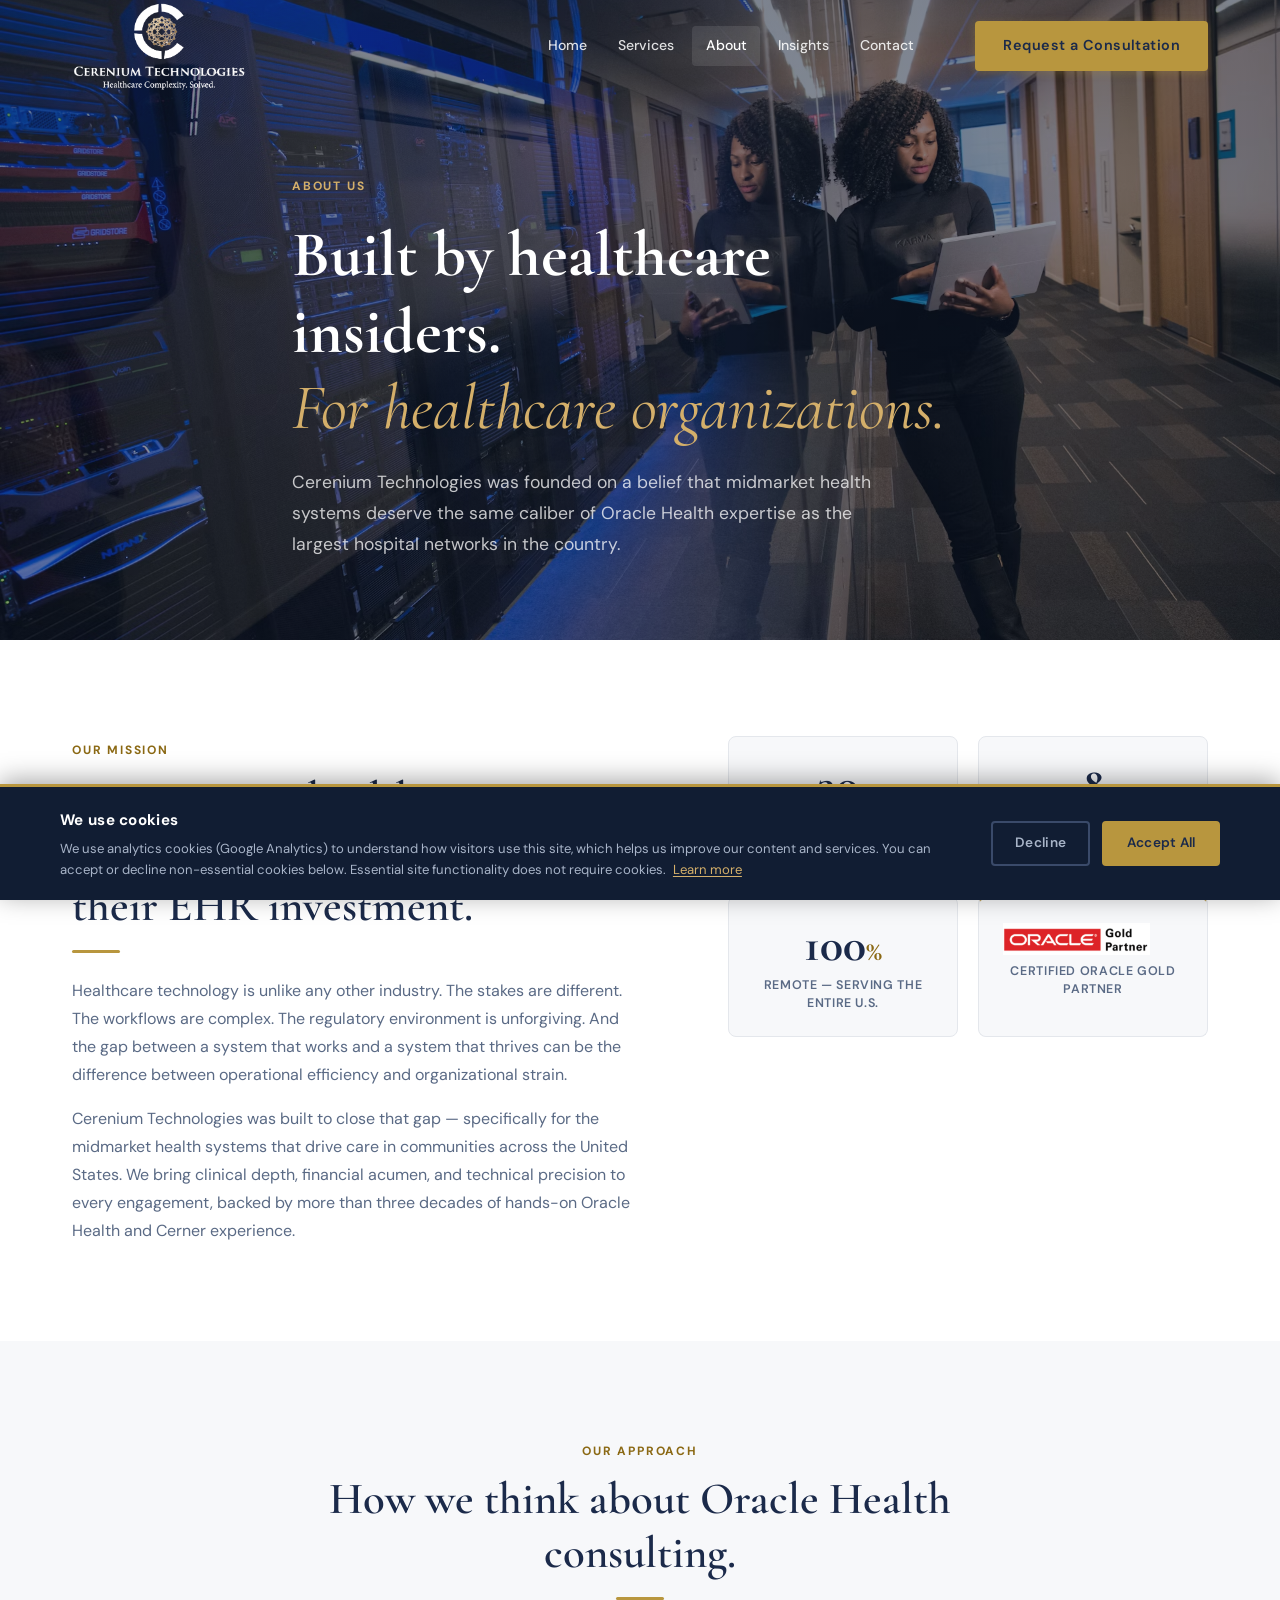
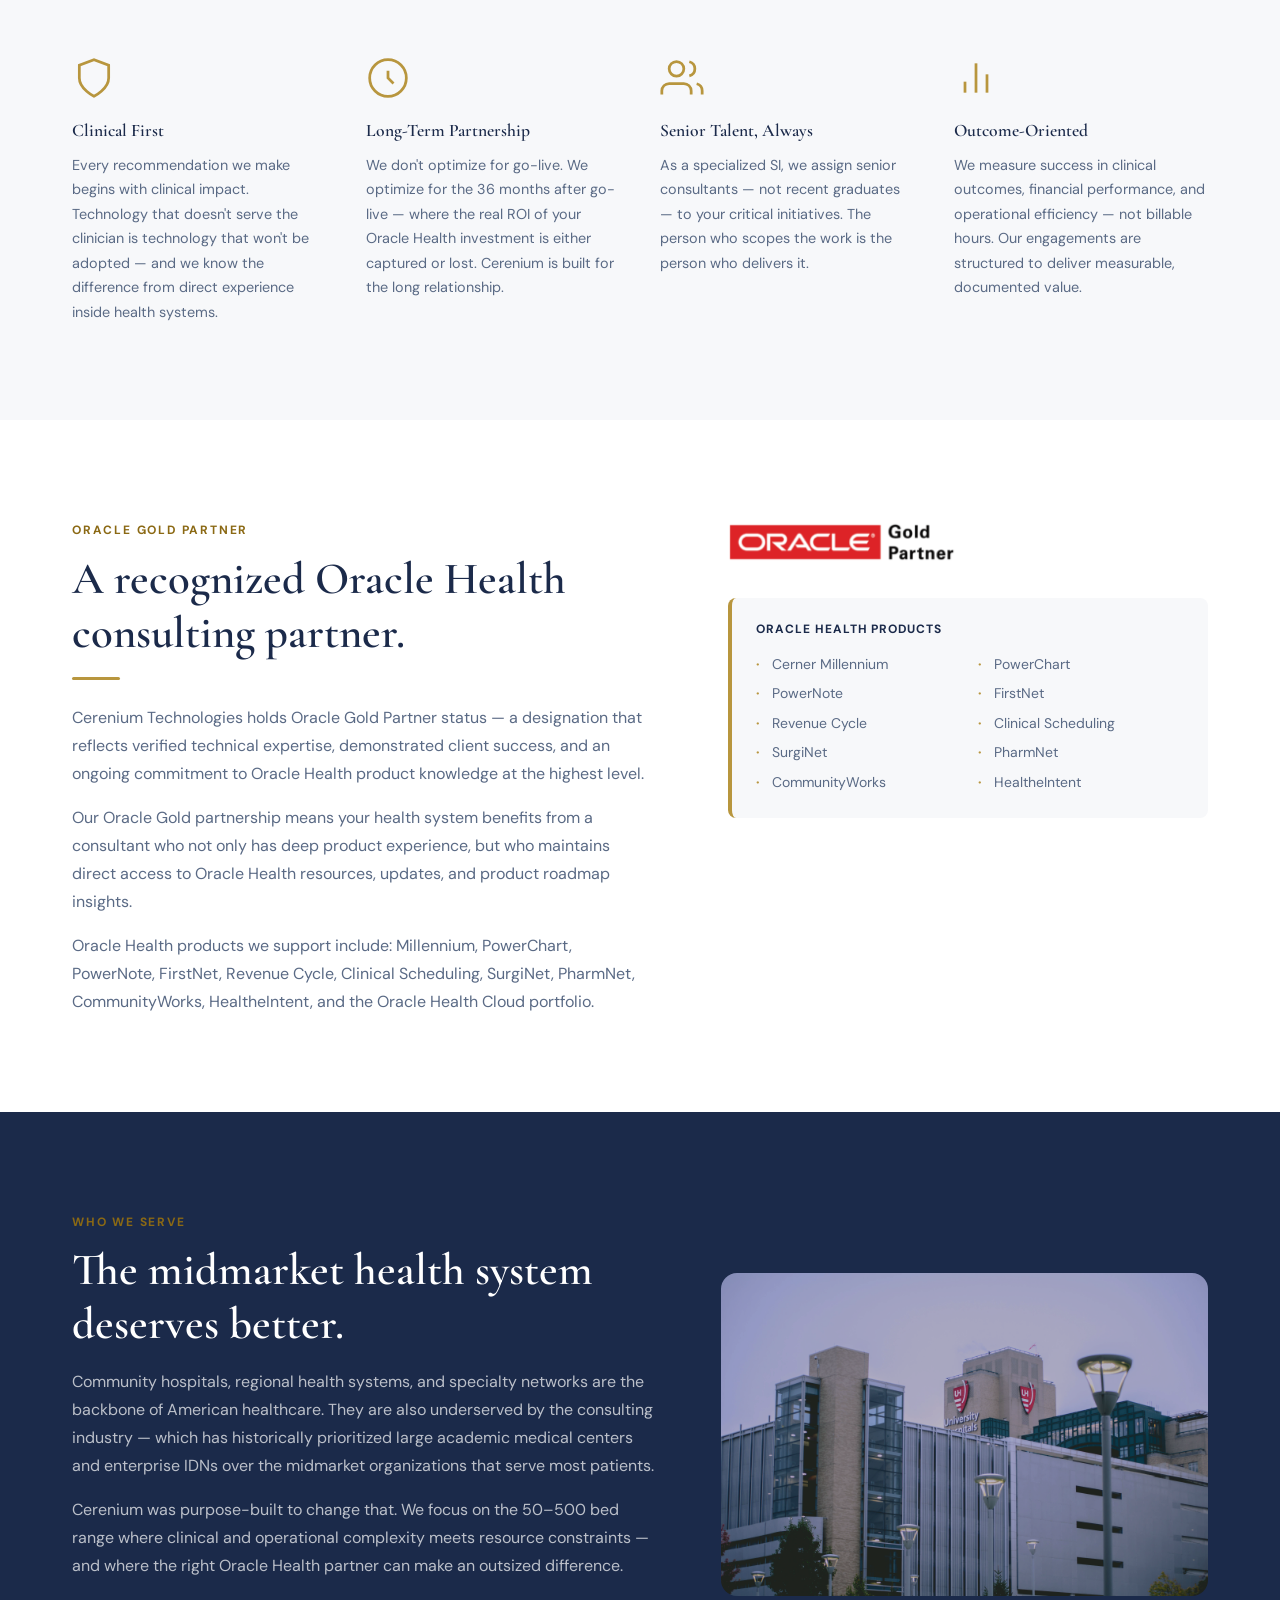
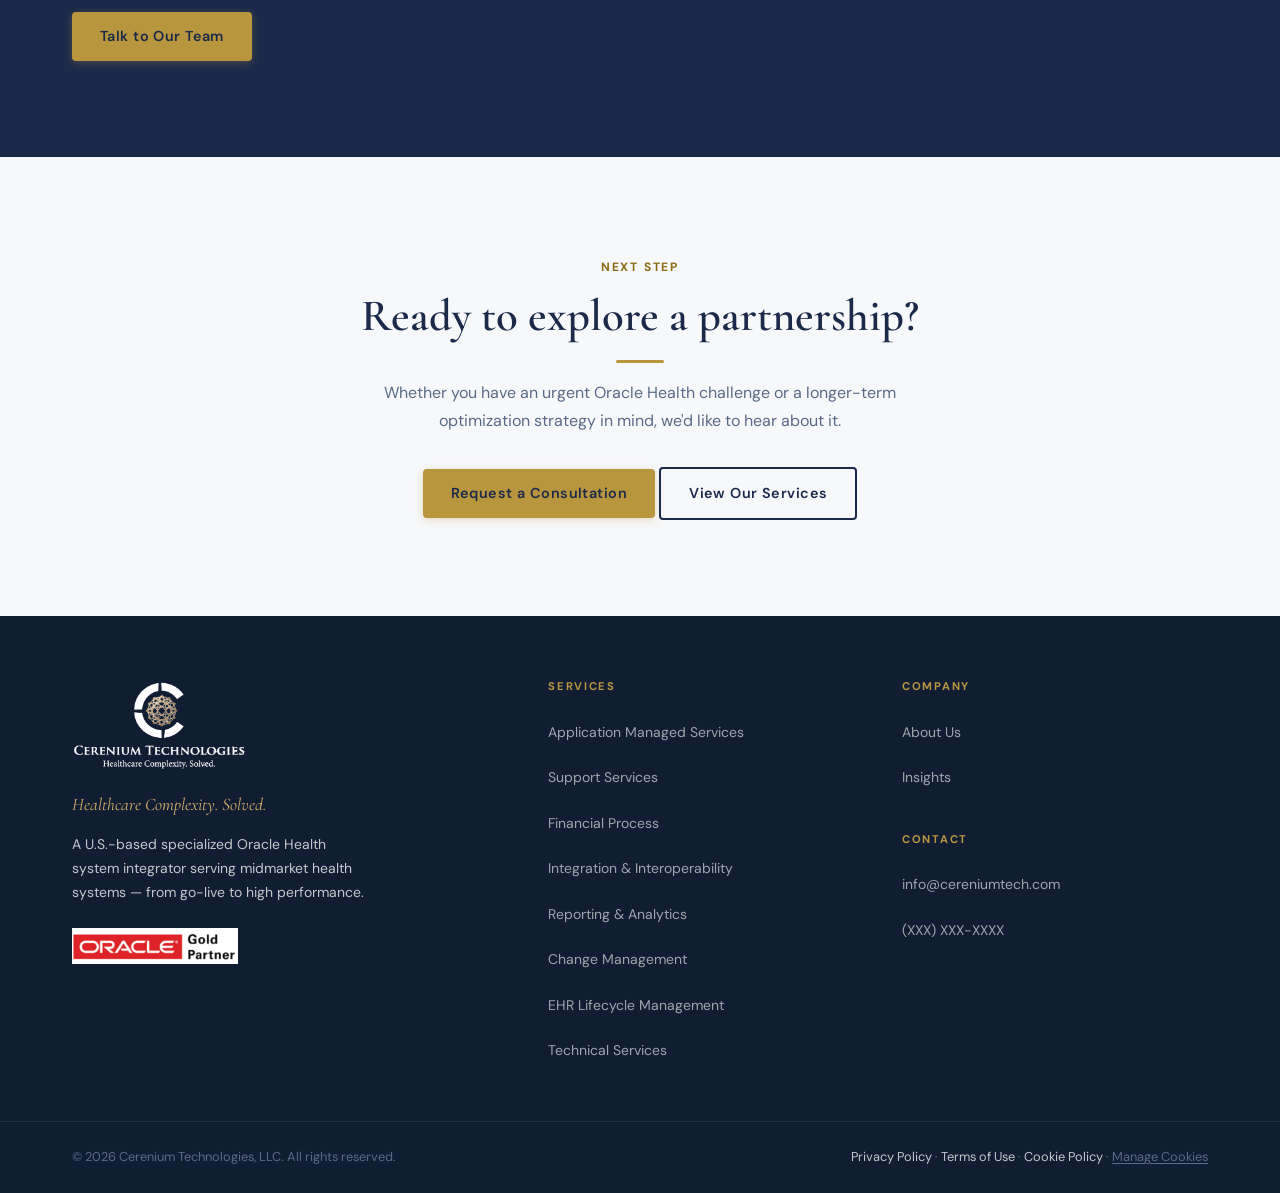
==== commit fbb7c751: "Updated File Sync" ====
--- a/about.html
+++ b/about.html
@@ -16,9 +16,6 @@
   <meta property="og:url" content="https://cereniumtech.com/about.html" />
   <meta property="og:type" content="website" />
 
-  <link rel="preconnect" href="https://fonts.googleapis.com" />
-  <link rel="preconnect" href="https://fonts.gstatic.com" crossorigin />
-  <link href="https://fonts.googleapis.com/css2?family=Cormorant+Garamond:ital,wght@0,400;0,600;0,700;1,400;1,600&family=DM+Sans:wght@300;400;500;600;700&display=swap" rel="stylesheet" />
 
   <link rel="stylesheet" href="global.css" />
   <link rel="stylesheet" href="about.css" />
@@ -47,7 +44,7 @@
     <!-- ── PAGE HERO ── -->
     <section class="page-hero" aria-label="About page hero">
       <div class="page-hero-bg" role="presentation">
-        <img src="https://images.unsplash.com/photo-1573164713988-8665fc963095?auto=format&fit=crop&w=1920&q=80" alt="" aria-hidden="true" loading="eager" />
+        <img src="/assets/images/about-hero.jpg" alt="" aria-hidden="true" loading="eager" />
         <div class="hero-overlay"></div>
       </div>
       <div class="container page-hero-content">
@@ -206,7 +203,7 @@
         </div>
         <div class="midmarket-visual" aria-hidden="true">
           <img
-            src="https://images.unsplash.com/photo-1519494026892-80bbd2d6fd0d?auto=format&fit=crop&w=800&q=80"
+            src="/assets/images/about-midmarket.jpg"
             alt=""
             loading="lazy"
             style="width:100%;border-radius:var(--radius-lg);opacity:0.7;"
--- a/global.css
+++ b/global.css
@@ -2,7 +2,86 @@
    Cerenium Technologies — global.css
    Brand palette: Navy #1B2A4A | Gold #B8963E | Light #F7F8FA
    ============================================================ */
-
+/* cormorant-garamond-regular - latin */
+@font-face {
+  font-display: swap; /* Check https://developer.mozilla.org/en-US/docs/Web/CSS/@font-face/font-display for other options. */
+  font-family: 'Cormorant Garamond';
+  font-style: normal;
+  font-weight: 400;
+  src: url('/assets/fonts/cormorant-garamond-v21-latin-regular.woff2') format('woff2'); /* Chrome 36+, Opera 23+, Firefox 39+, Safari 12+, iOS 10+ */
+}
+/* cormorant-garamond-italic - latin */
+@font-face {
+  font-display: swap; /* Check https://developer.mozilla.org/en-US/docs/Web/CSS/@font-face/font-display for other options. */
+  font-family: 'Cormorant Garamond';
+  font-style: italic;
+  font-weight: 400;
+  src: url('/assets/fonts/cormorant-garamond-v21-latin-italic.woff2') format('woff2'); /* Chrome 36+, Opera 23+, Firefox 39+, Safari 12+, iOS 10+ */
+}
+/* cormorant-garamond-600 - latin */
+@font-face {
+  font-display: swap; /* Check https://developer.mozilla.org/en-US/docs/Web/CSS/@font-face/font-display for other options. */
+  font-family: 'Cormorant Garamond';
+  font-style: normal;
+  font-weight: 600;
+  src: url('/assets/fonts/cormorant-garamond-v21-latin-600.woff2') format('woff2'); /* Chrome 36+, Opera 23+, Firefox 39+, Safari 12+, iOS 10+ */
+}
+/* cormorant-garamond-600italic - latin */
+@font-face {
+  font-display: swap; /* Check https://developer.mozilla.org/en-US/docs/Web/CSS/@font-face/font-display for other options. */
+  font-family: 'Cormorant Garamond';
+  font-style: italic;
+  font-weight: 600;
+  src: url('/assets/fonts/cormorant-garamond-v21-latin-600italic.woff2') format('woff2'); /* Chrome 36+, Opera 23+, Firefox 39+, Safari 12+, iOS 10+ */
+}
+/* cormorant-garamond-700 - latin */
+@font-face {
+  font-display: swap; /* Check https://developer.mozilla.org/en-US/docs/Web/CSS/@font-face/font-display for other options. */
+  font-family: 'Cormorant Garamond';
+  font-style: normal;
+  font-weight: 700;
+  src: url('/assets/fonts/cormorant-garamond-v21-latin-700.woff2') format('woff2'); /* Chrome 36+, Opera 23+, Firefox 39+, Safari 12+, iOS 10+ */
+}
+   /* dm-sans-300 - latin */
+@font-face {
+  font-display: swap; /* Check https://developer.mozilla.org/en-US/docs/Web/CSS/@font-face/font-display for other options. */
+  font-family: 'DM Sans';
+  font-style: normal;
+  font-weight: 300;
+  src: url('/assets/fonts/dm-sans-v17-latin-300.woff2') format('woff2'); /* Chrome 36+, Opera 23+, Firefox 39+, Safari 12+, iOS 10+ */
+}
+/* dm-sans-regular - latin */
+@font-face {
+  font-display: swap; /* Check https://developer.mozilla.org/en-US/docs/Web/CSS/@font-face/font-display for other options. */
+  font-family: 'DM Sans';
+  font-style: normal;
+  font-weight: 400;
+  src: url('/assets/fonts/dm-sans-v17-latin-regular.woff2') format('woff2'); /* Chrome 36+, Opera 23+, Firefox 39+, Safari 12+, iOS 10+ */
+}
+/* dm-sans-500 - latin */
+@font-face {
+  font-display: swap; /* Check https://developer.mozilla.org/en-US/docs/Web/CSS/@font-face/font-display for other options. */
+  font-family: 'DM Sans';
+  font-style: normal;
+  font-weight: 500;
+  src: url('/assets/fonts/dm-sans-v17-latin-500.woff2') format('woff2'); /* Chrome 36+, Opera 23+, Firefox 39+, Safari 12+, iOS 10+ */
+}
+/* dm-sans-600 - latin */
+@font-face {
+  font-display: swap; /* Check https://developer.mozilla.org/en-US/docs/Web/CSS/@font-face/font-display for other options. */
+  font-family: 'DM Sans';
+  font-style: normal;
+  font-weight: 600;
+  src: url('/assets/fonts/dm-sans-v17-latin-600.woff2') format('woff2'); /* Chrome 36+, Opera 23+, Firefox 39+, Safari 12+, iOS 10+ */
+}
+/* dm-sans-700 - latin */
+@font-face {
+  font-display: swap; /* Check https://developer.mozilla.org/en-US/docs/Web/CSS/@font-face/font-display for other options. */
+  font-family: 'DM Sans';
+  font-style: normal;
+  font-weight: 700;
+  src: url('/assets/fonts/dm-sans-v17-latin-700.woff2') format('woff2'); /* Chrome 36+, Opera 23+, Firefox 39+, Safari 12+, iOS 10+ */
+}
 .skip-link {
   position: absolute;
   top: -100%;
--- a/about.css
+++ b/about.css
@@ -17,6 +17,23 @@
   object-fit: cover;
   object-position: center 35%;
 }
+
+.contact-hero .page-hero-bg img {
+  object-position: center 15%;
+}
+
+.hero-overlay {
+  position: absolute;
+  inset: 0;
+  background: linear-gradient(
+    to bottom,
+    rgba(17, 29, 51, 0.55) 0%,
+    rgba(17, 29, 51, 0.45) 100%
+  );
+}
+.contact-hero .page-hero-bg img {
+  object-position: center 20%;
+}
 .page-hero-content {
   position: relative;
   z-index: 2;
@@ -29,6 +46,7 @@
 }
 .page-hero-content h1 { color: var(--white); margin: 0.5rem 0 1.25rem; }
 .page-hero-content p  { color: rgba(255,255,255,0.75); font-size: 1.1rem; max-width:600px; }
+.page-hero .eyebrow { color: var(--gold-light); }
 .hero-italic { color: var(--gold-light); font-style: italic; font-weight: 400; }
 
 /* ─── MISSION ────────────────────────────────────────────────── */
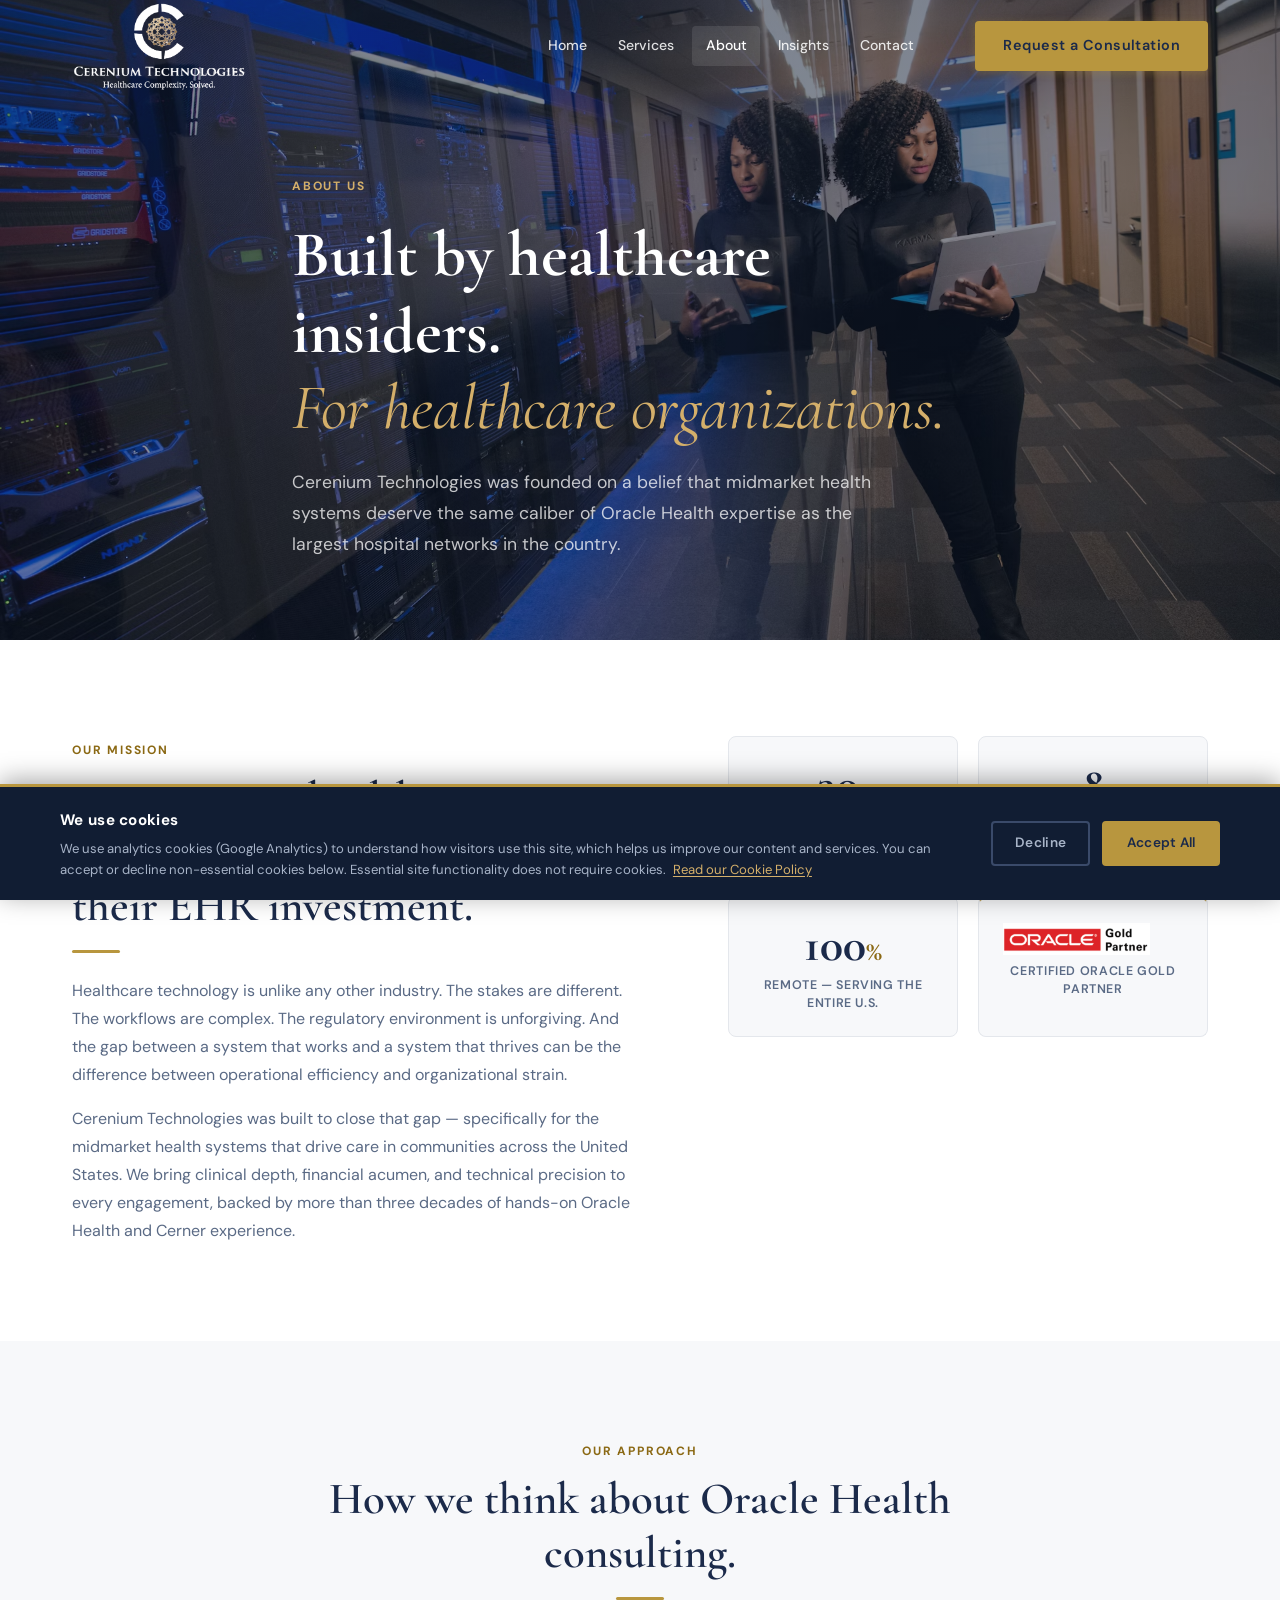
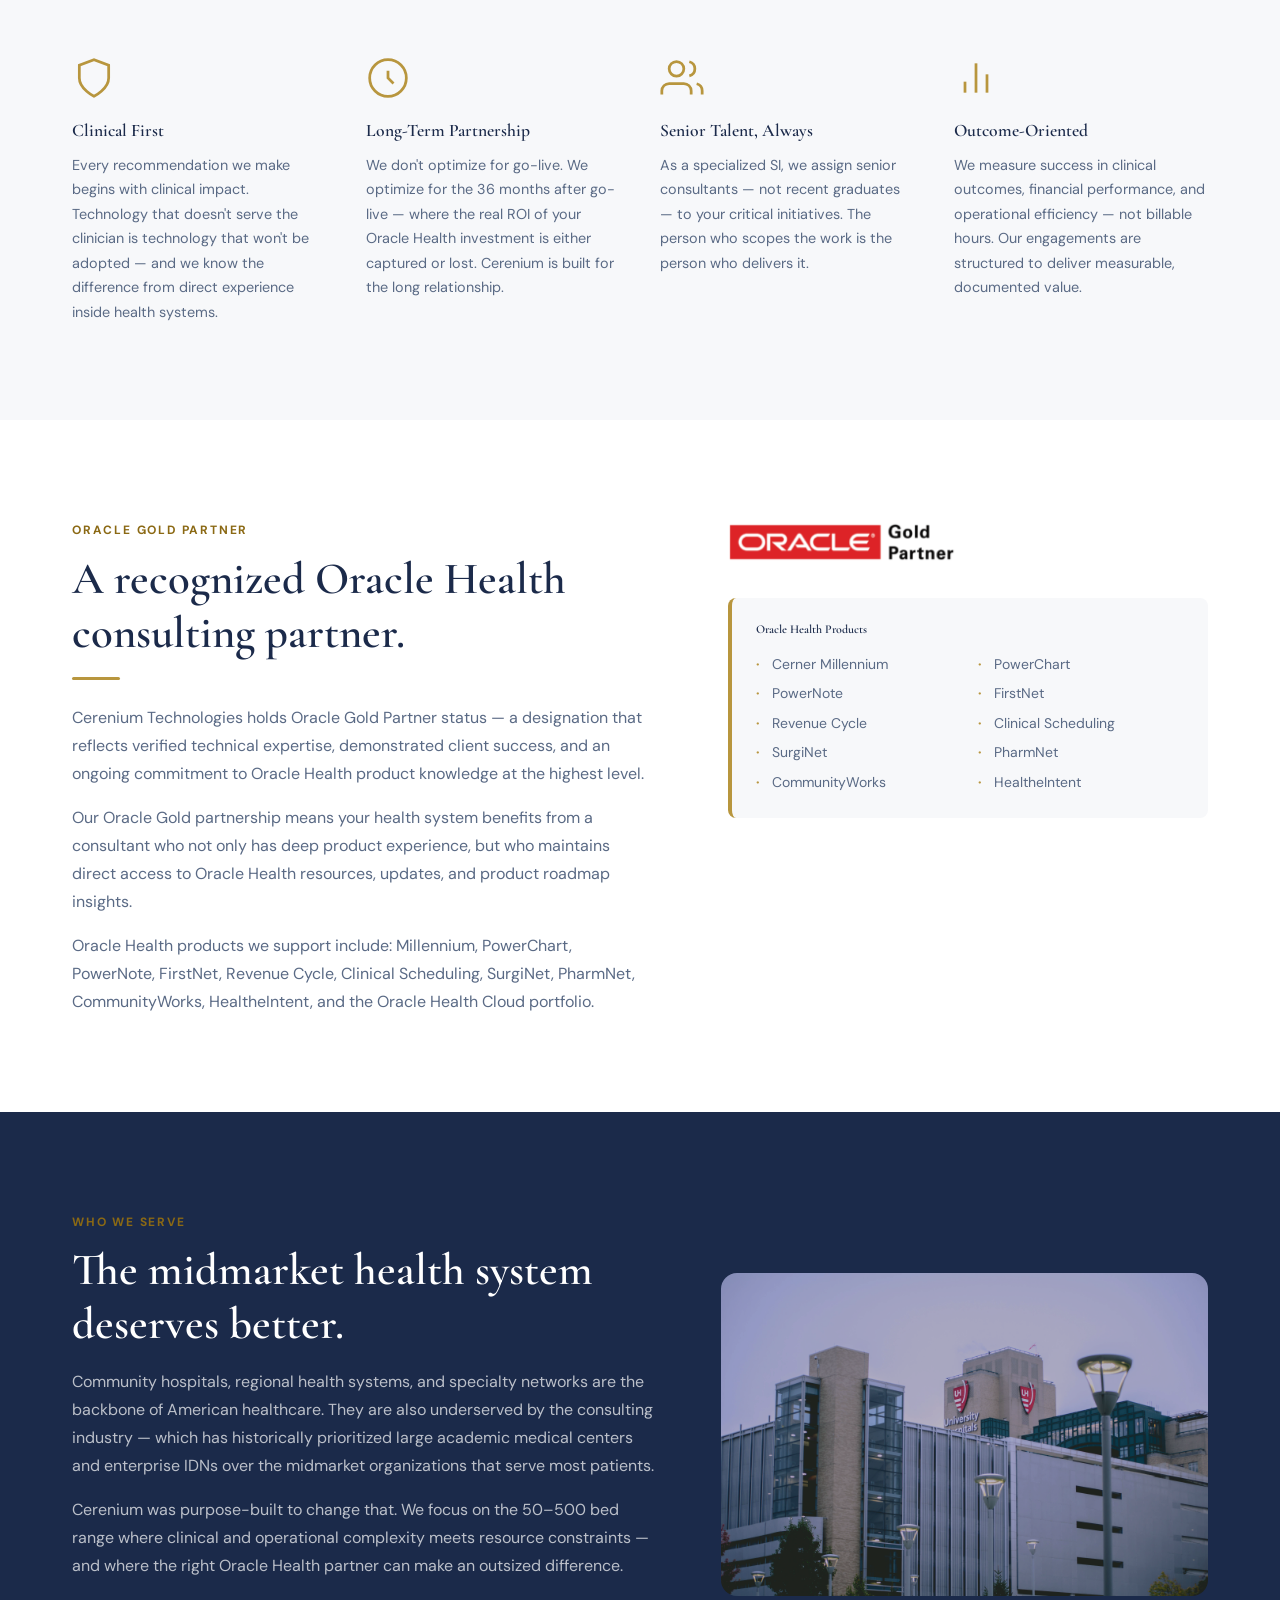
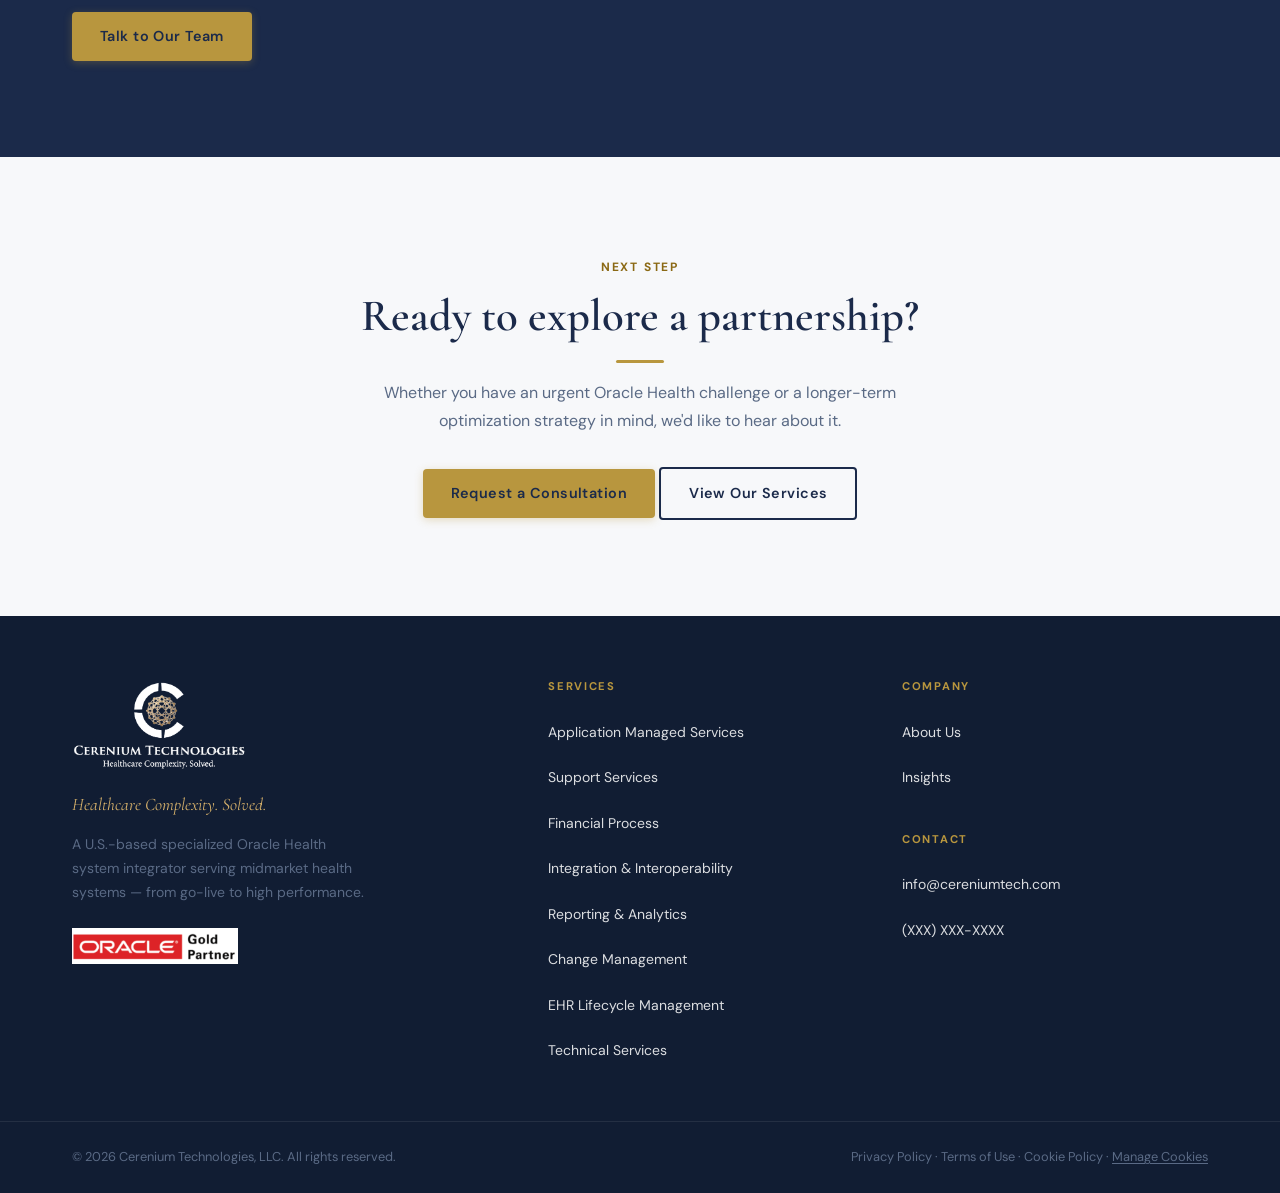
==== commit d235f09b: "tag updates" ====
--- a/about.html
+++ b/about.html
@@ -44,7 +44,7 @@
     <!-- ── PAGE HERO ── -->
     <section class="page-hero" aria-label="About page hero">
       <div class="page-hero-bg" role="presentation">
-        <img src="/assets/images/about-hero.jpg" alt="" aria-hidden="true" loading="eager" />
+        <img src="assets/images/about-hero.jpg" alt="" aria-hidden="true" loading="eager" />
         <div class="hero-overlay"></div>
       </div>
       <div class="container page-hero-content">
@@ -164,7 +164,7 @@
         <div class="oracle-badge-block reveal reveal-delay-1">
           <img src="assets/images/Oracle_Gold.png" alt="Oracle Gold Partner badge" class="oracle-large-badge" />
           <div class="oracle-products">
-            <h4>Oracle Health Products</h4>
+            <h3>Oracle Health Products</h3>
             <ul class="product-list" aria-label="Oracle Health products supported by Cerenium">
               <li>Cerner Millennium</li>
               <li>PowerChart</li>
@@ -203,7 +203,7 @@
         </div>
         <div class="midmarket-visual" aria-hidden="true">
           <img
-            src="/assets/images/about-midmarket.jpg"
+            src="assets/images/about-midmarket.jpg"
             alt=""
             loading="lazy"
             style="width:100%;border-radius:var(--radius-lg);opacity:0.7;"
--- a/global.css
+++ b/global.css
@@ -8,7 +8,7 @@
   font-family: 'Cormorant Garamond';
   font-style: normal;
   font-weight: 400;
-  src: url('/assets/fonts/cormorant-garamond-v21-latin-regular.woff2') format('woff2'); /* Chrome 36+, Opera 23+, Firefox 39+, Safari 12+, iOS 10+ */
+  src: url('assets/fonts/cormorant-garamond-v21-latin-regular.woff2') format('woff2'); /* Chrome 36+, Opera 23+, Firefox 39+, Safari 12+, iOS 10+ */
 }
 /* cormorant-garamond-italic - latin */
 @font-face {
@@ -16,7 +16,7 @@
   font-family: 'Cormorant Garamond';
   font-style: italic;
   font-weight: 400;
-  src: url('/assets/fonts/cormorant-garamond-v21-latin-italic.woff2') format('woff2'); /* Chrome 36+, Opera 23+, Firefox 39+, Safari 12+, iOS 10+ */
+  src: url('assets/fonts/cormorant-garamond-v21-latin-italic.woff2') format('woff2'); /* Chrome 36+, Opera 23+, Firefox 39+, Safari 12+, iOS 10+ */
 }
 /* cormorant-garamond-600 - latin */
 @font-face {
@@ -24,7 +24,7 @@
   font-family: 'Cormorant Garamond';
   font-style: normal;
   font-weight: 600;
-  src: url('/assets/fonts/cormorant-garamond-v21-latin-600.woff2') format('woff2'); /* Chrome 36+, Opera 23+, Firefox 39+, Safari 12+, iOS 10+ */
+  src: url('assets/fonts/cormorant-garamond-v21-latin-600.woff2') format('woff2'); /* Chrome 36+, Opera 23+, Firefox 39+, Safari 12+, iOS 10+ */
 }
 /* cormorant-garamond-600italic - latin */
 @font-face {
@@ -32,7 +32,7 @@
   font-family: 'Cormorant Garamond';
   font-style: italic;
   font-weight: 600;
-  src: url('/assets/fonts/cormorant-garamond-v21-latin-600italic.woff2') format('woff2'); /* Chrome 36+, Opera 23+, Firefox 39+, Safari 12+, iOS 10+ */
+  src: url('assets/fonts/cormorant-garamond-v21-latin-600italic.woff2') format('woff2'); /* Chrome 36+, Opera 23+, Firefox 39+, Safari 12+, iOS 10+ */
 }
 /* cormorant-garamond-700 - latin */
 @font-face {
@@ -40,7 +40,7 @@
   font-family: 'Cormorant Garamond';
   font-style: normal;
   font-weight: 700;
-  src: url('/assets/fonts/cormorant-garamond-v21-latin-700.woff2') format('woff2'); /* Chrome 36+, Opera 23+, Firefox 39+, Safari 12+, iOS 10+ */
+  src: url('assets/fonts/cormorant-garamond-v21-latin-700.woff2') format('woff2'); /* Chrome 36+, Opera 23+, Firefox 39+, Safari 12+, iOS 10+ */
 }
    /* dm-sans-300 - latin */
 @font-face {
@@ -48,7 +48,7 @@
   font-family: 'DM Sans';
   font-style: normal;
   font-weight: 300;
-  src: url('/assets/fonts/dm-sans-v17-latin-300.woff2') format('woff2'); /* Chrome 36+, Opera 23+, Firefox 39+, Safari 12+, iOS 10+ */
+  src: url('assets/fonts/dm-sans-v17-latin-300.woff2') format('woff2'); /* Chrome 36+, Opera 23+, Firefox 39+, Safari 12+, iOS 10+ */
 }
 /* dm-sans-regular - latin */
 @font-face {
@@ -56,7 +56,7 @@
   font-family: 'DM Sans';
   font-style: normal;
   font-weight: 400;
-  src: url('/assets/fonts/dm-sans-v17-latin-regular.woff2') format('woff2'); /* Chrome 36+, Opera 23+, Firefox 39+, Safari 12+, iOS 10+ */
+  src: url('assets/fonts/dm-sans-v17-latin-regular.woff2') format('woff2'); /* Chrome 36+, Opera 23+, Firefox 39+, Safari 12+, iOS 10+ */
 }
 /* dm-sans-500 - latin */
 @font-face {
@@ -64,7 +64,7 @@
   font-family: 'DM Sans';
   font-style: normal;
   font-weight: 500;
-  src: url('/assets/fonts/dm-sans-v17-latin-500.woff2') format('woff2'); /* Chrome 36+, Opera 23+, Firefox 39+, Safari 12+, iOS 10+ */
+  src: url('assets/fonts/dm-sans-v17-latin-500.woff2') format('woff2'); /* Chrome 36+, Opera 23+, Firefox 39+, Safari 12+, iOS 10+ */
 }
 /* dm-sans-600 - latin */
 @font-face {
@@ -72,7 +72,7 @@
   font-family: 'DM Sans';
   font-style: normal;
   font-weight: 600;
-  src: url('/assets/fonts/dm-sans-v17-latin-600.woff2') format('woff2'); /* Chrome 36+, Opera 23+, Firefox 39+, Safari 12+, iOS 10+ */
+  src: url('assets/fonts/dm-sans-v17-latin-600.woff2') format('woff2'); /* Chrome 36+, Opera 23+, Firefox 39+, Safari 12+, iOS 10+ */
 }
 /* dm-sans-700 - latin */
 @font-face {
@@ -80,7 +80,7 @@
   font-family: 'DM Sans';
   font-style: normal;
   font-weight: 700;
-  src: url('/assets/fonts/dm-sans-v17-latin-700.woff2') format('woff2'); /* Chrome 36+, Opera 23+, Firefox 39+, Safari 12+, iOS 10+ */
+  src: url('assets/fonts/dm-sans-v17-latin-700.woff2') format('woff2'); /* Chrome 36+, Opera 23+, Firefox 39+, Safari 12+, iOS 10+ */
 }
 .skip-link {
   position: absolute;
@@ -114,6 +114,9 @@
   --gray-400:   #9CA3AF;
   --gray-600:   #4B5563;
   --gray-800:   #1F2937;
+  --navy-deep:  #0D1729;
+  --navy-pale:  #F4F6FA;
+  --slate-mid:  #A8B4C8;
   --text:       #1B2A4A;
   --text-muted: #5A6A85;
 
@@ -235,7 +238,7 @@
   color: var(--white);
 }
 .btn-outline-white {
-  border: 2px solid rgba(255,255,255,0.6);
+  border: 2px solid rgba(255,255,255,0.85);
   color: var(--white);
 }
 .btn-outline-white:hover {
@@ -401,7 +404,7 @@
 .footer-desc {
   font-size: 0.875rem;
   line-height: 1.7;
-  color: #C4C7CC; /* solid equivalent of rgba(255,255,255,0.75) on #111D33 */
+  color: color: #E8EAED; /* solid equivalent of rgba(255,255,255,0.75) on #111D33 */
   max-width: 300px;
   margin-bottom: 1.5rem;
 }
@@ -422,10 +425,10 @@
   display: block;
   padding: 0.35rem 0;
   font-size: 0.875rem;
-  color: rgba(255,255,255,0.6);
+  color: rgba(255,255,255,0.85);
   transition: color var(--transition);
 }
-.footer-links-group ul li { color: rgba(255,255,255,0.6); font-size: 0.875rem; padding: 0.35rem 0; }
+.footer-links-group ul li { color: rgba(255,255,255,0.75); font-size: 0.875rem; padding: 0.35rem 0; }
 .footer-links-group ul li a:hover { color: var(--gold-light); }
 
 .footer-bottom {
@@ -437,12 +440,12 @@
   justify-content: space-between;
   align-items: center;
   font-size: 0.8rem;
-  color: #C4C7CC;
+   color: color: #E8EAED;
   flex-wrap: wrap;
   gap: 0.5rem;
 }
 .footer-bottom-inner a {
-  color: #C4C7CC;
+   color: color: #E8EAED;
   transition: color var(--transition);
 }
 .footer-bottom-inner a:hover { color: var(--gold-light); }
@@ -469,14 +472,6 @@
   border-radius: var(--radius-sm);
 }
 
-button:focus-visible,
-a:focus-visible,
-input:focus-visible,
-select:focus-visible,
-textarea:focus-visible {
-  outline: 3px solid var(--gold);
-  outline-offset: 3px;
-}
 
 /* ─── UTILITY ────────────────────────────────────────────────── */
 .text-gold   { color: var(--gold); }
--- a/about.css
+++ b/about.css
@@ -16,10 +16,6 @@
   width: 100%; height: 100%;
   object-fit: cover;
   object-position: center 35%;
-}
-
-.contact-hero .page-hero-bg img {
-  object-position: center 15%;
 }
 
 .hero-overlay {
@@ -110,8 +106,6 @@
   gap: 2.5rem;
 }
 
-.approach-item { }
-
 .approach-icon {
   width: 44px; height: 44px;
   color: var(--gold);
@@ -149,7 +143,7 @@
   border-left: 4px solid var(--gold);
 }
 
-.oracle-products h4 {
+.oracle-products h3 {
   margin-bottom: 1rem;
   font-size: 0.75rem;
 }
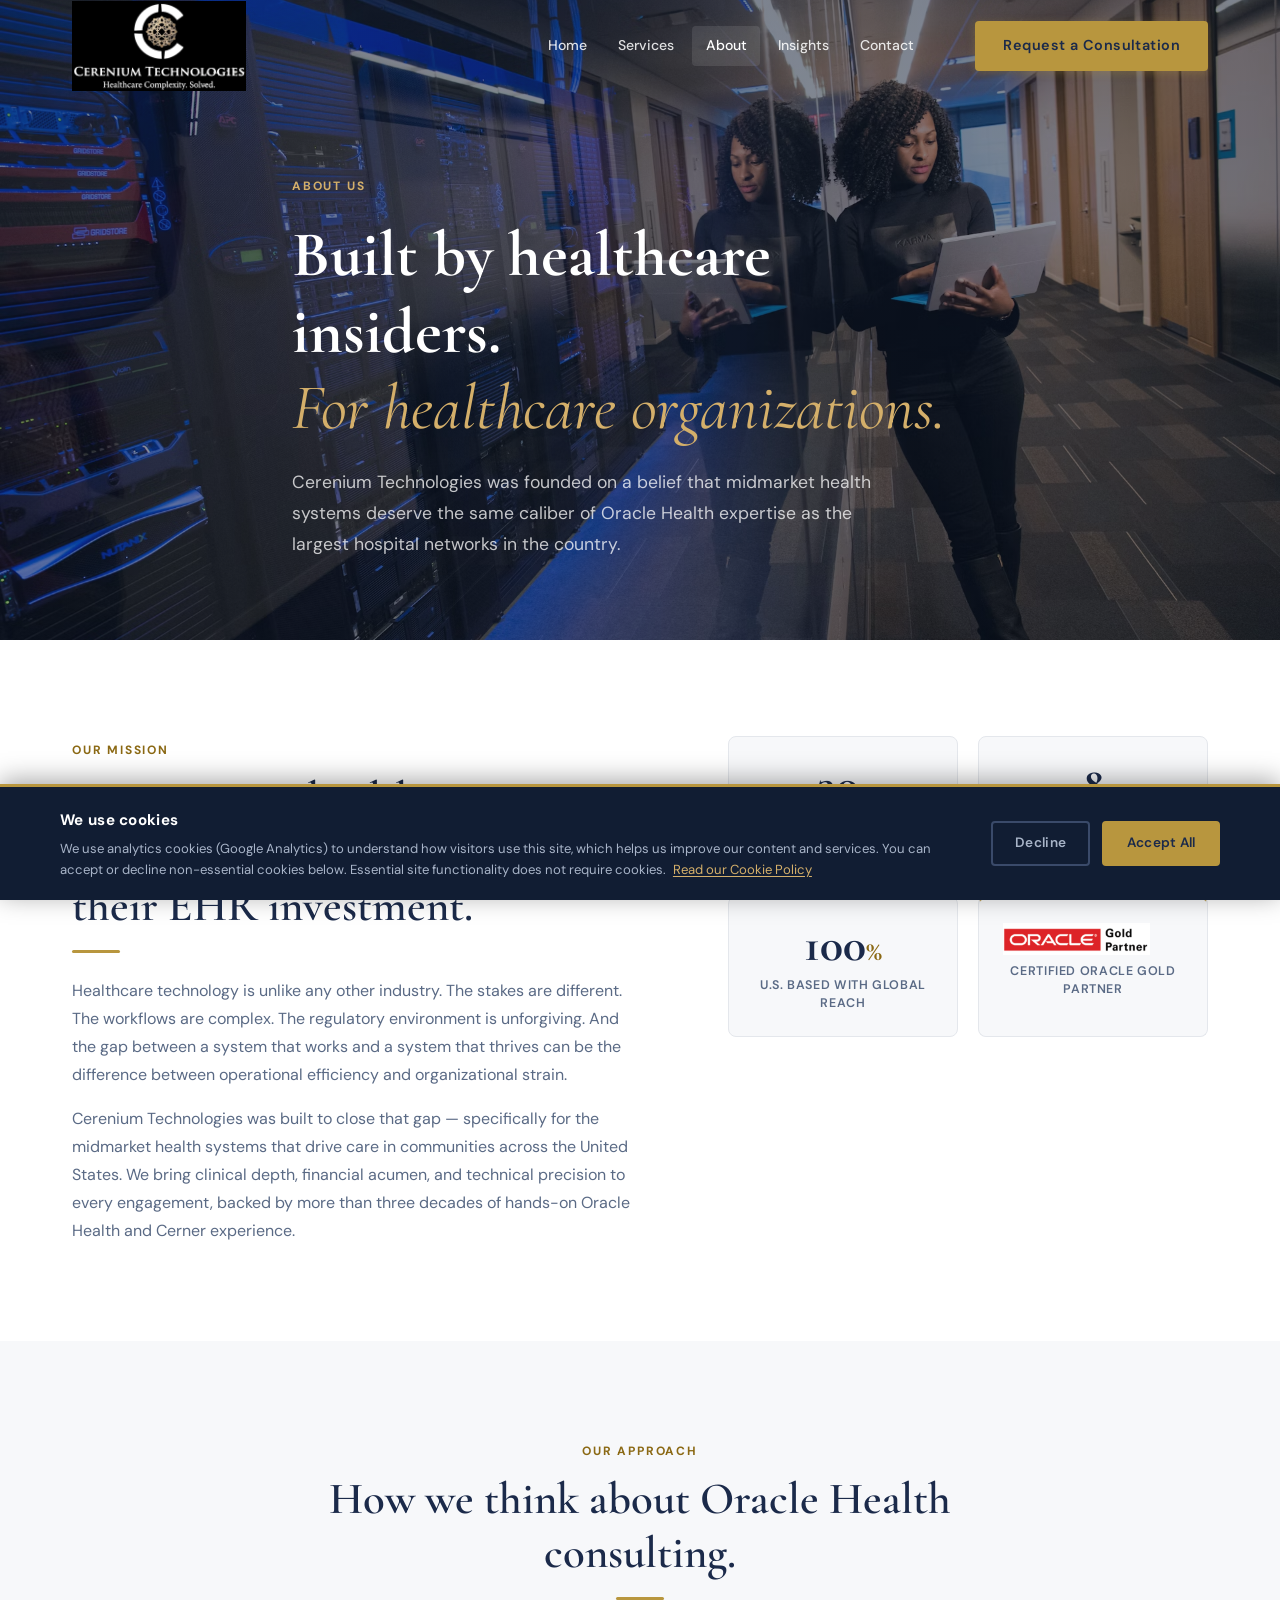
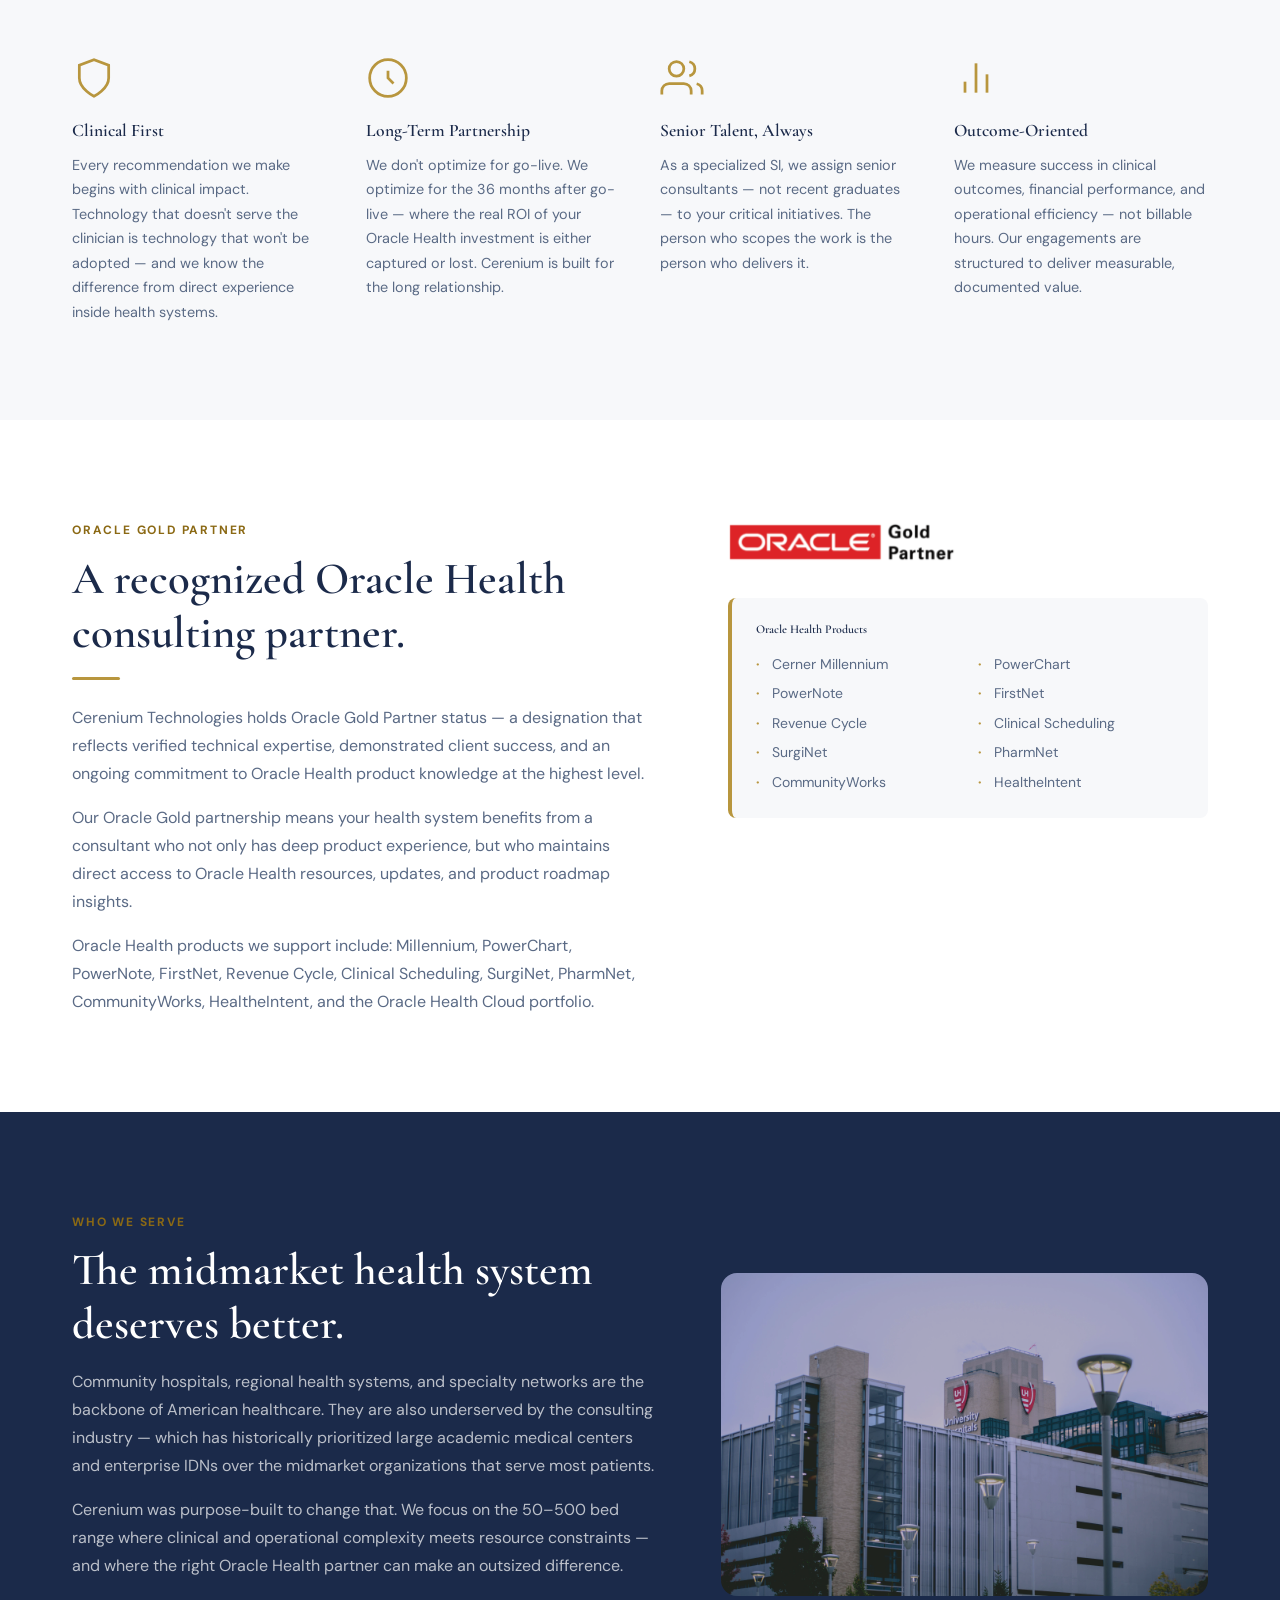
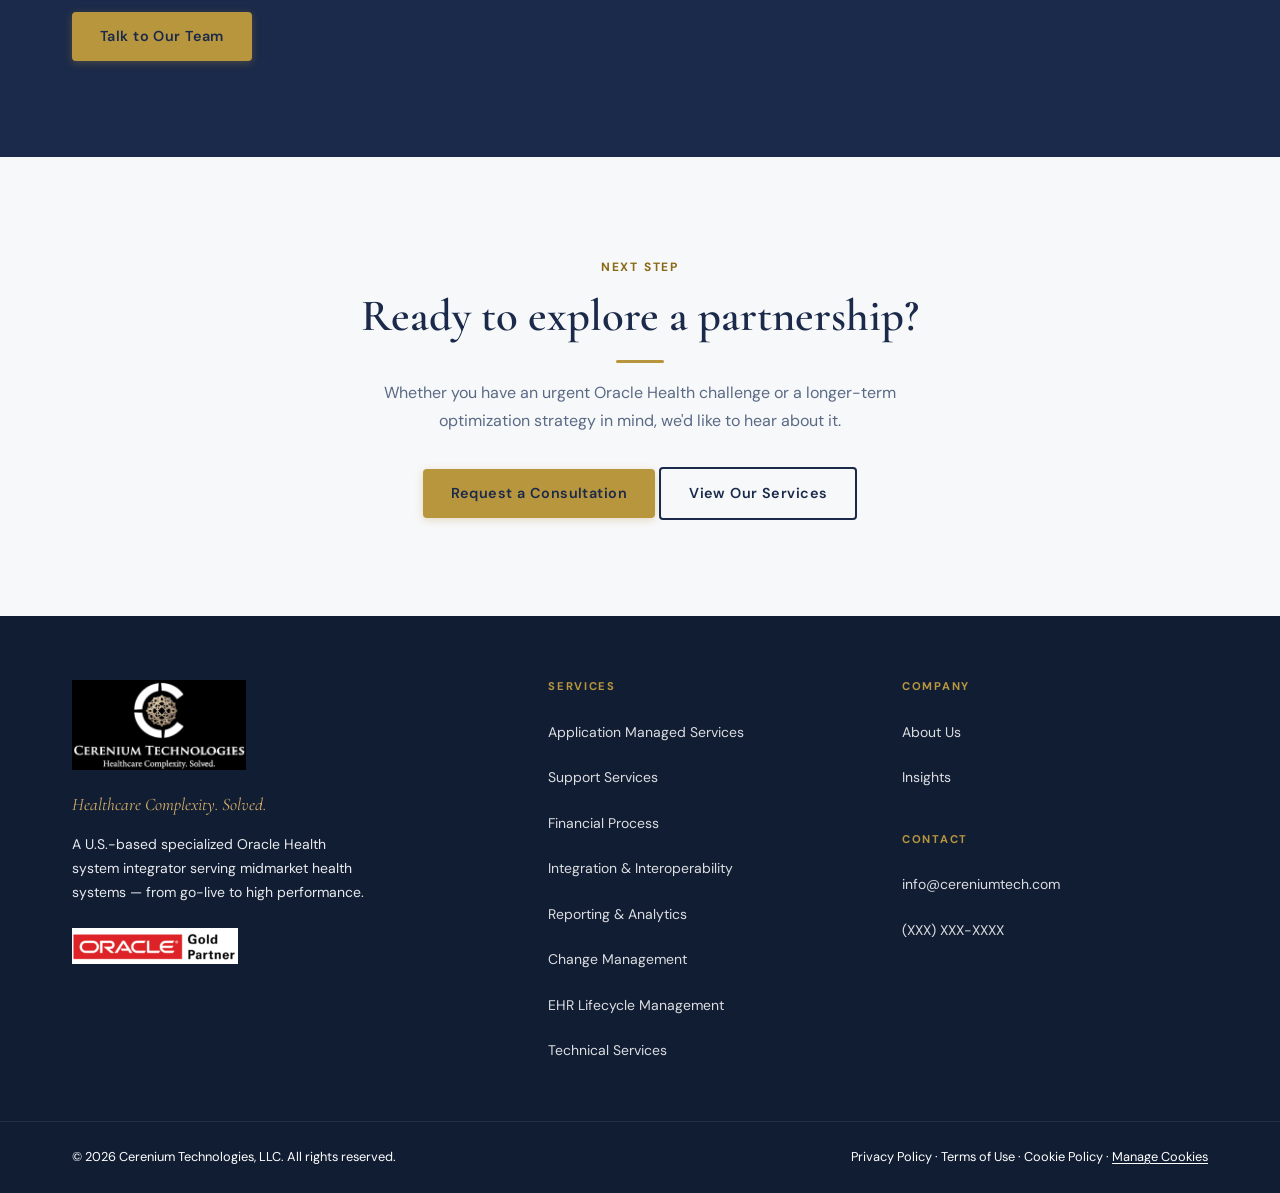
==== commit f55bb807: "U.S. Based with Global Reach" ====
--- a/about.html
+++ b/about.html
@@ -86,7 +86,7 @@
           </div>
           <div class="stat-card">
             <div class="stat-number" aria-label="100 percent remote">100<span aria-hidden="true">%</span></div>
-            <div class="stat-label">Remote — Serving the Entire U.S.</div>
+            <div class="stat-label">U.S. Based with Global Reach</div>
           </div>
           <div class="stat-card gold-stat">
             <img src="assets/images/Oracle_Gold.png" alt="Oracle Gold Partner badge" style="height:32px;" />
--- a/global.css
+++ b/global.css
@@ -151,7 +151,7 @@
 img { max-width: 100%; display: block; }
 a  { color: inherit; text-decoration: none; }
 ul { list-style: none; }
-button { cursor: pointer; border: none; background: none; font: inherit; }
+button { cursor: pointer; border: none; background: none; font: inherit; color: inherit; }
 
 /* ─── TYPOGRAPHY ─────────────────────────────────────────────── */
 h1, h2, h3, h4 {
@@ -404,7 +404,7 @@
 .footer-desc {
   font-size: 0.875rem;
   line-height: 1.7;
-  color: color: #E8EAED; /* solid equivalent of rgba(255,255,255,0.75) on #111D33 */
+  color: #E8EAED; /* solid equivalent of rgba(255,255,255,0.75) on #111D33 */
   max-width: 300px;
   margin-bottom: 1.5rem;
 }
@@ -432,6 +432,7 @@
 .footer-links-group ul li a:hover { color: var(--gold-light); }
 
 .footer-bottom {
+  background: #111D33;
   border-top: 1px solid rgba(255,255,255,0.08);
   padding: 1.5rem 0;
 }
@@ -440,14 +441,14 @@
   justify-content: space-between;
   align-items: center;
   font-size: 0.8rem;
-   color: color: #E8EAED;
+   color: #FFFFFF !important;
   flex-wrap: wrap;
   gap: 0.5rem;
 }
-.footer-bottom-inner a {
-   color: color: #E8EAED;
-  transition: color var(--transition);
-}
+.footer-bottom-inner p,
+.footer-bottom-inner span {
+   color: #FFFFFF !important;
+  }
 .footer-bottom-inner a:hover { color: var(--gold-light); }
 
 /* ─── SCROLL REVEAL ──────────────────────────────────────────── */
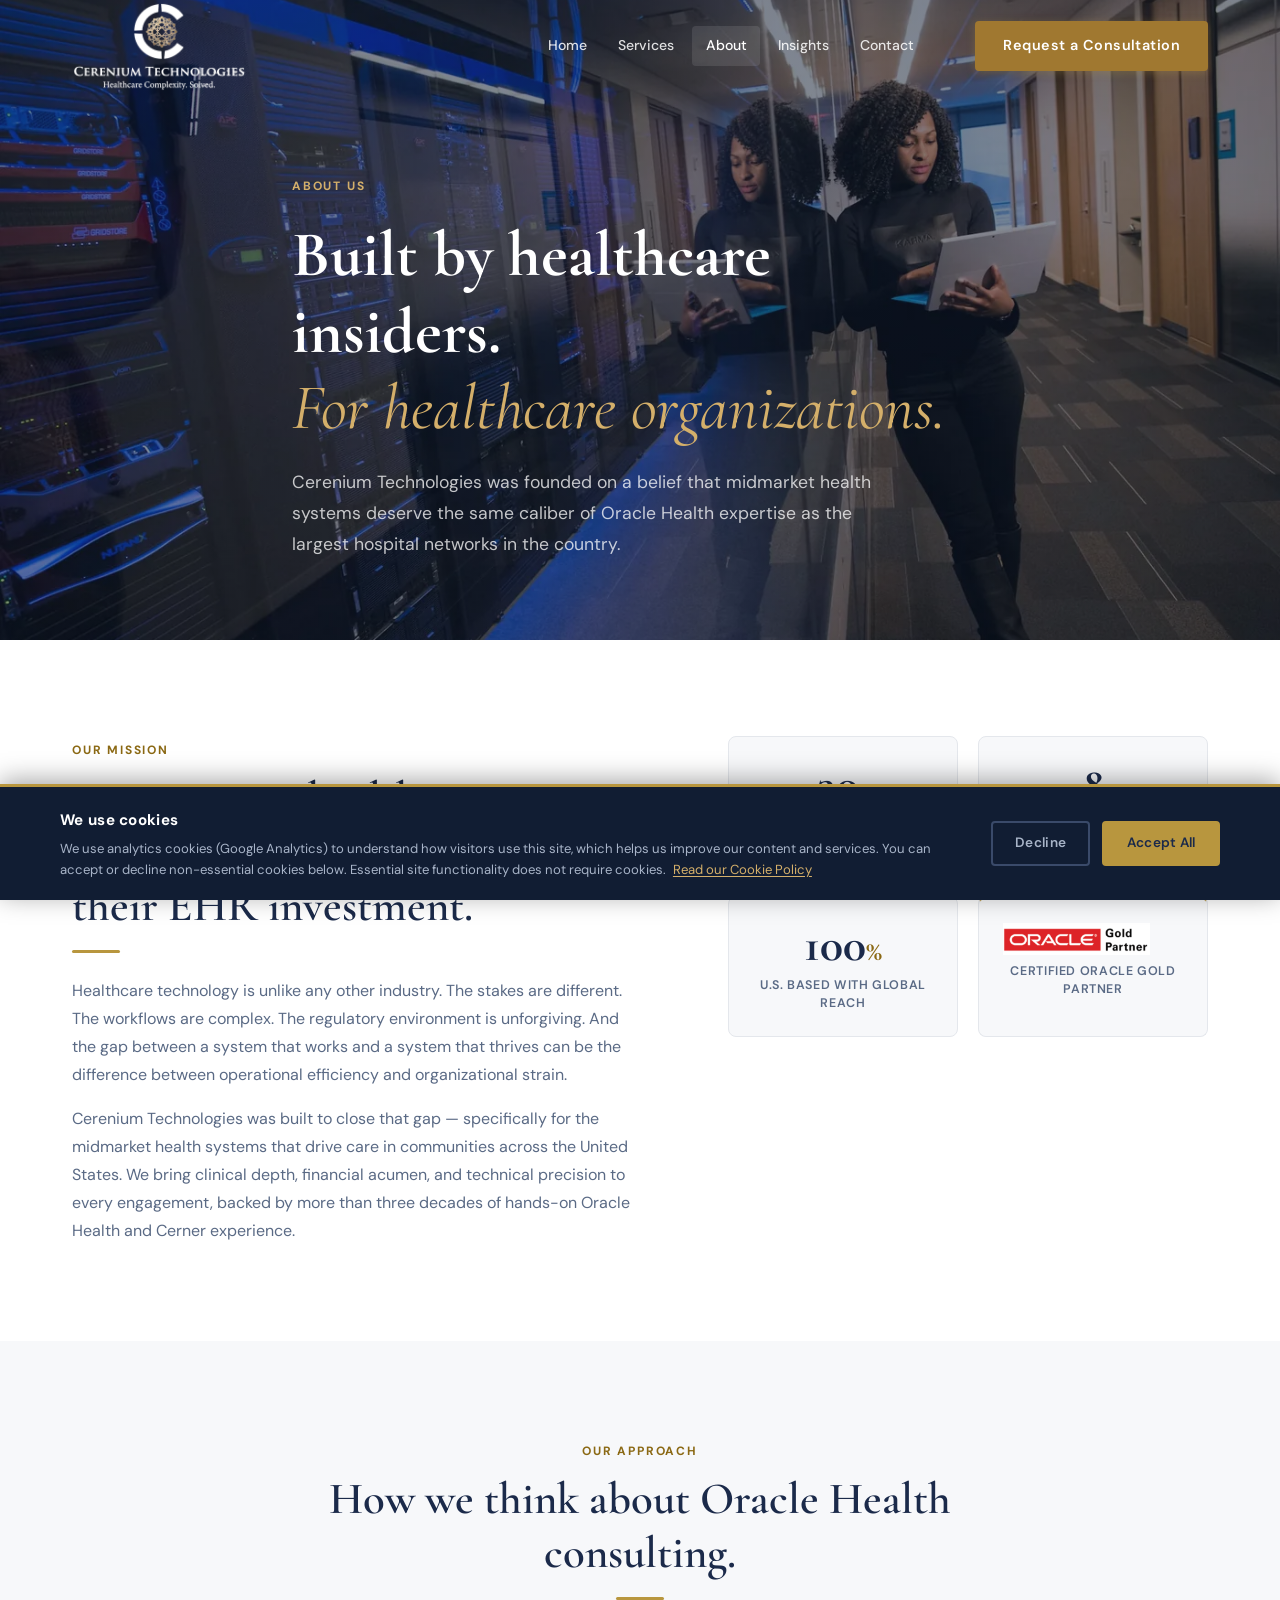
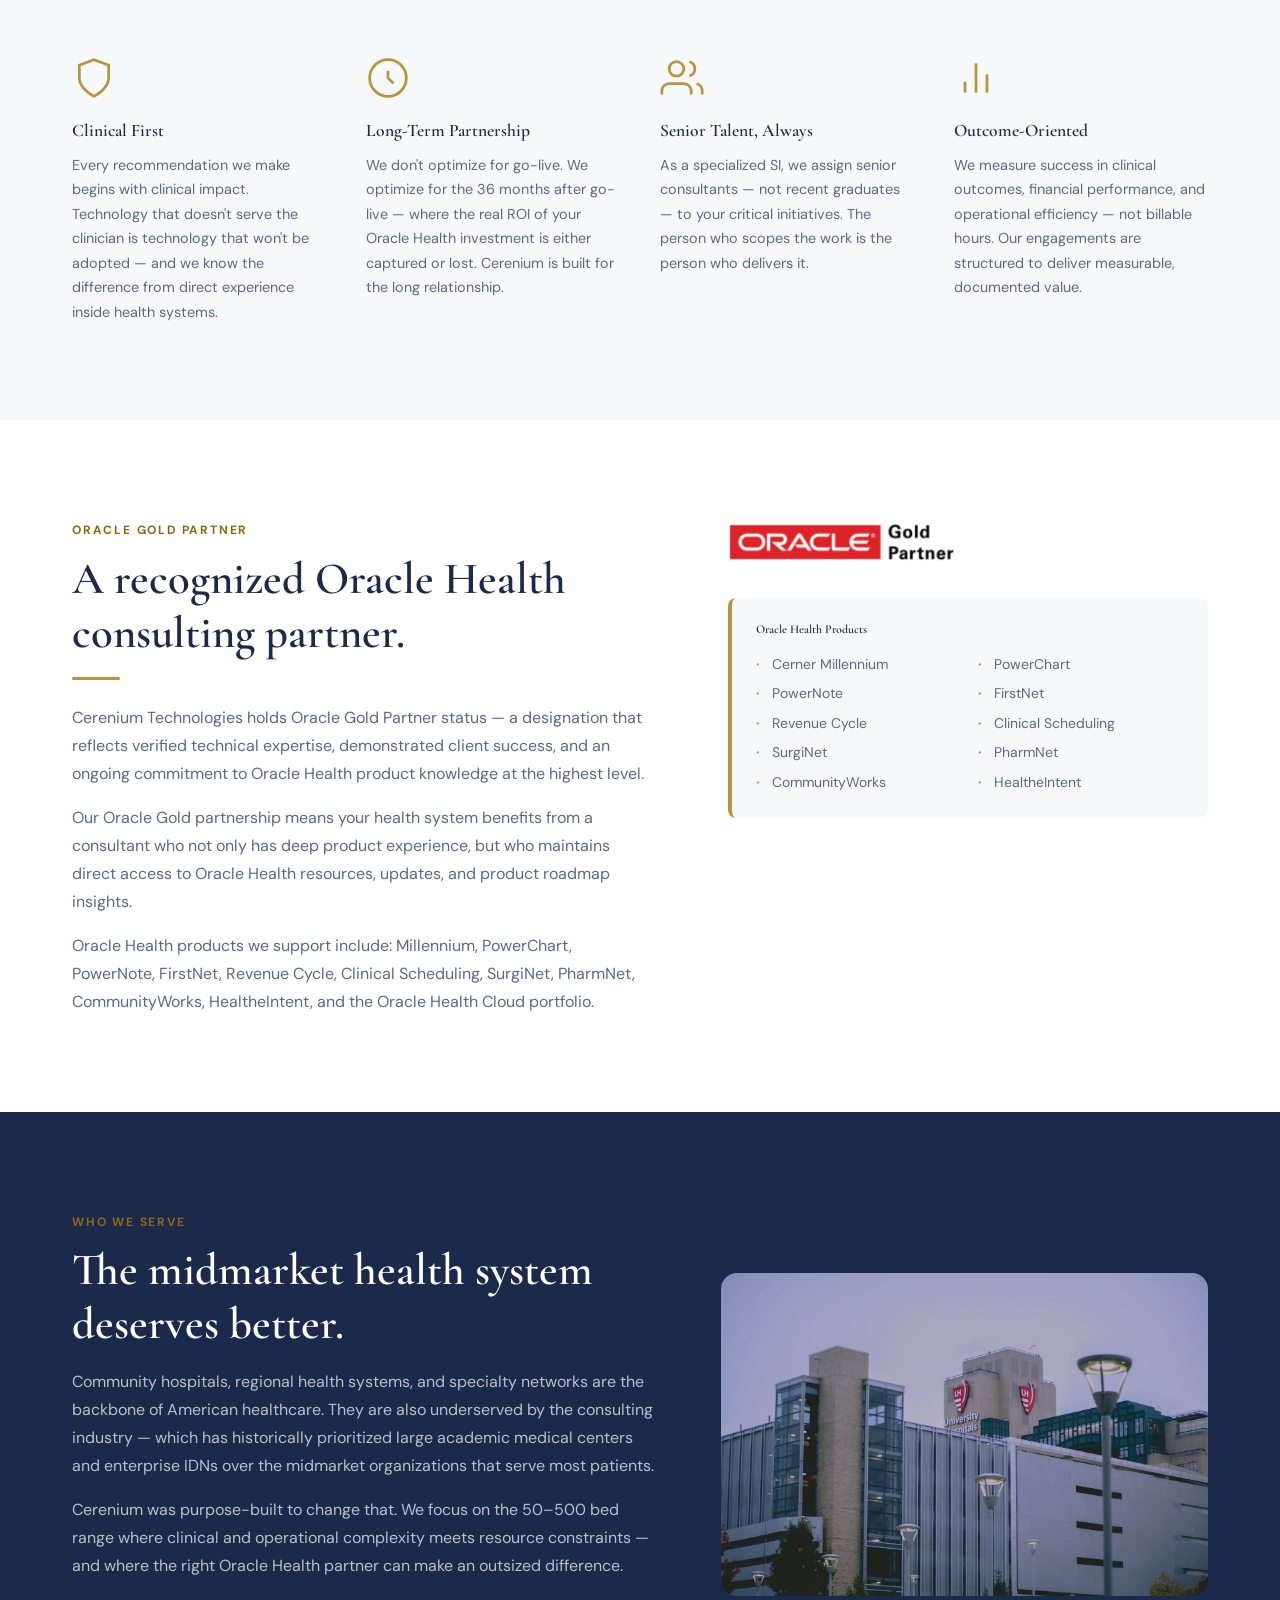
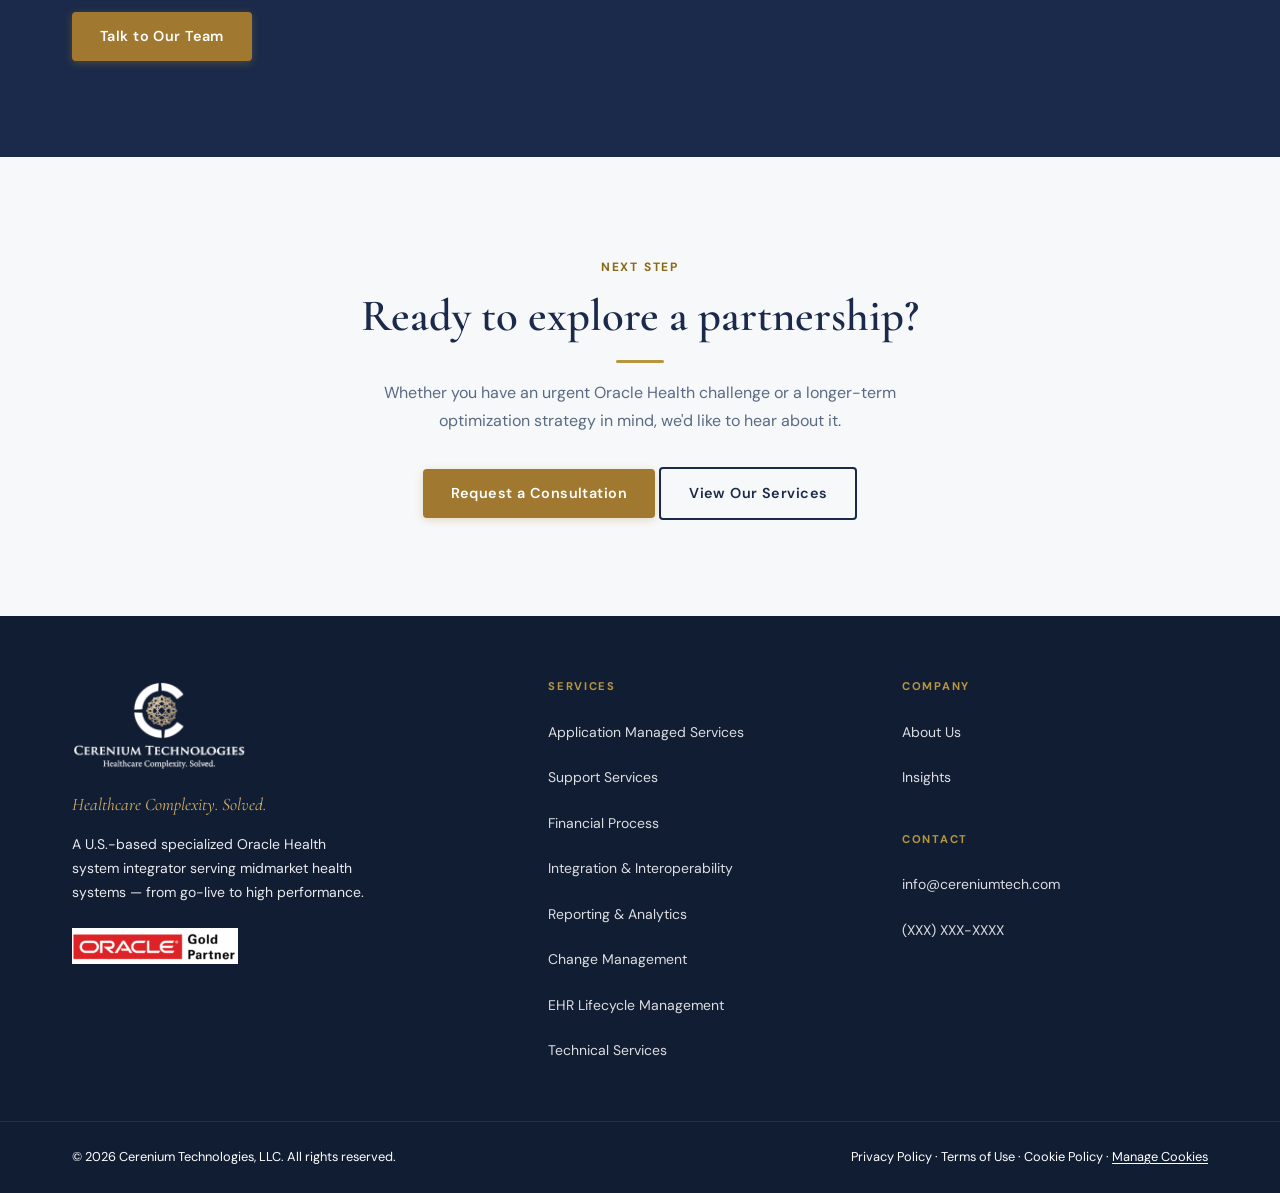
==== commit 1ce4482e: "Image file updates" ====
--- a/about.html
+++ b/about.html
@@ -44,7 +44,7 @@
     <!-- ── PAGE HERO ── -->
     <section class="page-hero" aria-label="About page hero">
       <div class="page-hero-bg" role="presentation">
-        <img src="assets/images/about-hero.jpg" alt="" aria-hidden="true" loading="eager" />
+        <img src="assets/images/about-hero.webp" alt="" aria-hidden="true" loading="eager" fetchpriority="high" />
         <div class="hero-overlay"></div>
       </div>
       <div class="container page-hero-content">
@@ -203,7 +203,7 @@
         </div>
         <div class="midmarket-visual" aria-hidden="true">
           <img
-            src="assets/images/about-midmarket.jpg"
+            src="assets/images/about-midmarket.webp"
             alt=""
             loading="lazy"
             style="width:100%;border-radius:var(--radius-lg);opacity:0.7;"
--- a/global.css
+++ b/global.css
@@ -219,13 +219,14 @@
   white-space: nowrap;
 }
 .btn-primary {
+  background: #A07830;
+  color: #FFFFFF; /* white on #A07830 = 7.8:1 — WCAG AA compliant regardless of backdrop */
+  box-shadow: 0 2px 8px rgba(184,150,62,0.30);
+}
+.btn-primary:hover,
+.btn-primary.active {
   background: var(--gold);
-  color: var(--navy); /* navy on gold = 5.06:1 — WCAG AA compliant */
-  box-shadow: 0 2px 8px rgba(184,150,62,0.30);
-}
-.btn-primary:hover {
-  background: var(--gold-light);
-  color: var(--navy); /* navy on gold-light = 6.87:1 — WCAG AA compliant */
+  color: #FFFFFF; /* white on #B8963E = 5.74:1 — WCAG AA compliant */
   transform: translateY(-1px);
   box-shadow: 0 4px 16px rgba(184,150,62,0.35);
 }
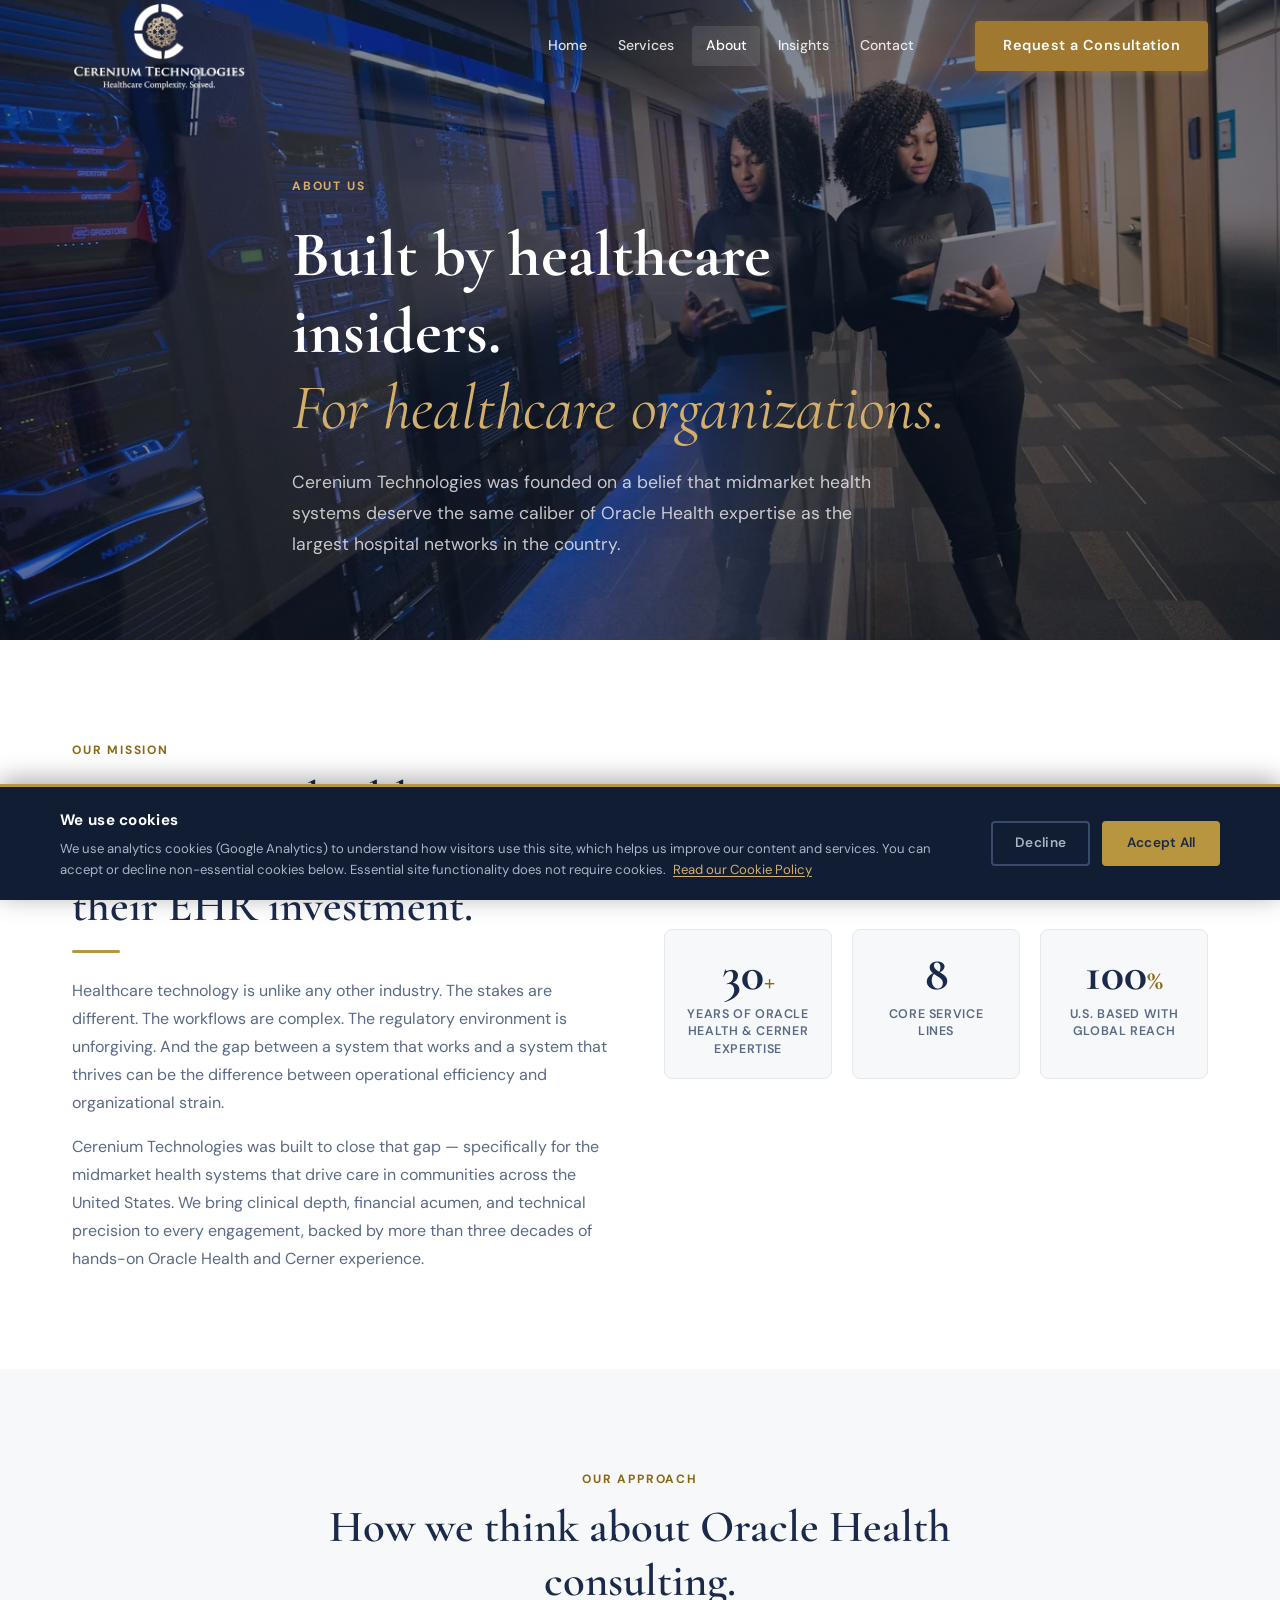
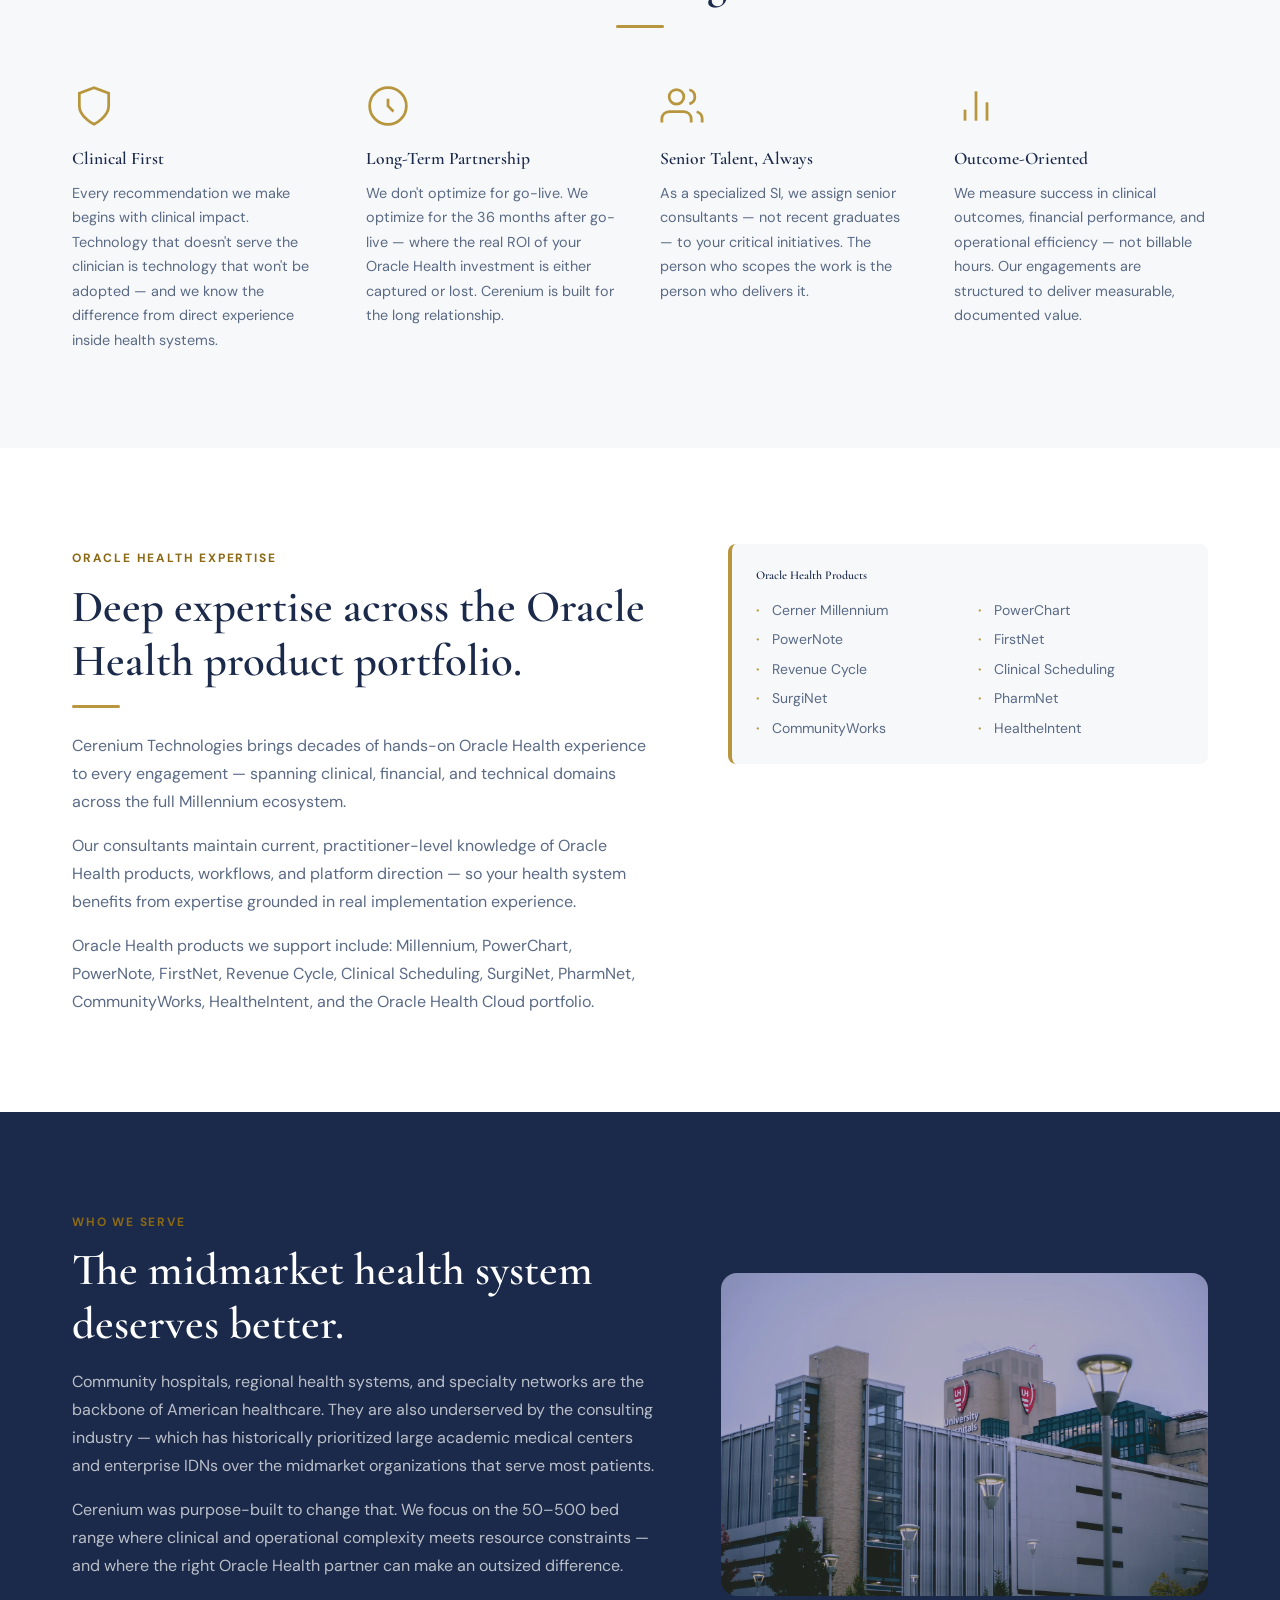
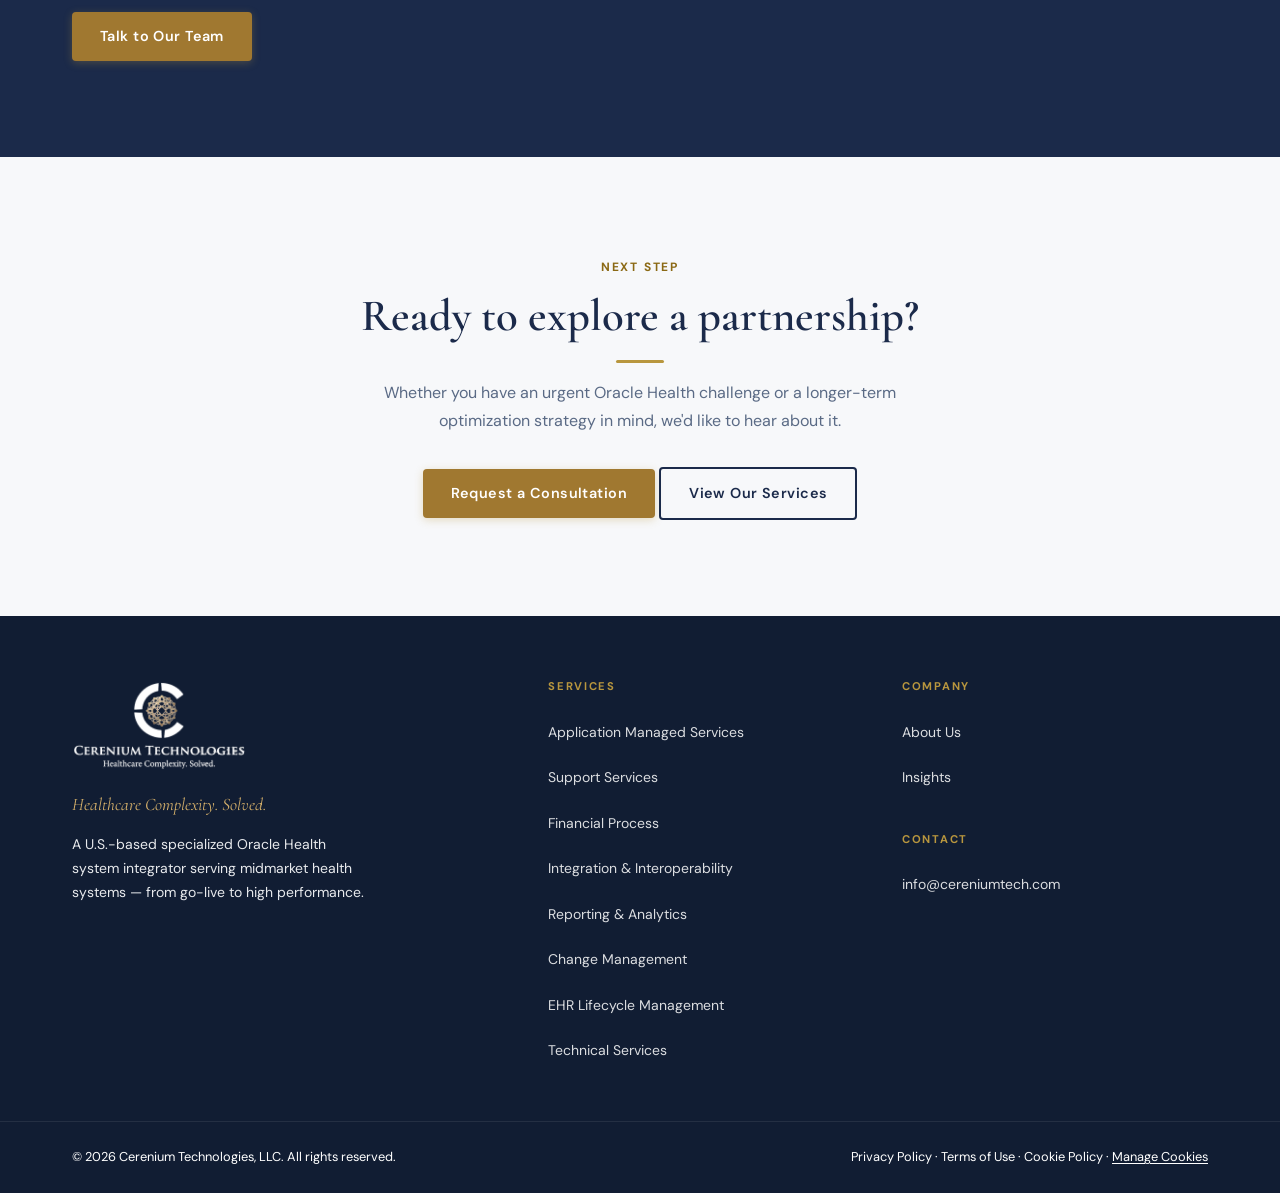
==== commit 4cff3998: "Oracle Logo Removal . Formspree update" ====
--- a/about.html
+++ b/about.html
@@ -88,10 +88,7 @@
             <div class="stat-number" aria-label="100 percent remote">100<span aria-hidden="true">%</span></div>
             <div class="stat-label">U.S. Based with Global Reach</div>
           </div>
-          <div class="stat-card gold-stat">
-            <img src="assets/images/Oracle_Gold.png" alt="Oracle Gold Partner badge" style="height:32px;" />
-            <div class="stat-label" style="margin-top:0.5rem;">Certified Oracle Gold Partner</div>
-          </div>
+
         </div>
       </div>
     </section>
@@ -142,18 +139,18 @@
     <section class="oracle-section" aria-labelledby="oracle-heading">
       <div class="container oracle-grid">
         <div class="oracle-copy reveal">
-          <span class="eyebrow">Oracle Gold Partner</span>
-          <h2 id="oracle-heading">A recognized Oracle Health consulting partner.</h2>
+          <span class="eyebrow">Oracle Health Expertise</span>
+          <h2 id="oracle-heading">Deep expertise across the Oracle Health product portfolio.</h2>
           <div class="gold-rule left"></div>
           <p>
-            Cerenium Technologies holds Oracle Gold Partner status — a designation that
-            reflects verified technical expertise, demonstrated client success, and an
-            ongoing commitment to Oracle Health product knowledge at the highest level.
+            Cerenium Technologies brings decades of hands-on Oracle Health experience
+            to every engagement — spanning clinical, financial, and technical domains
+            across the full Millennium ecosystem.
           </p>
           <p style="margin-top:1rem;">
-            Our Oracle Gold partnership means your health system benefits from a consultant
-            who not only has deep product experience, but who maintains direct access to
-            Oracle Health resources, updates, and product roadmap insights.
+            Our consultants maintain current, practitioner-level knowledge of Oracle Health
+            products, workflows, and platform direction — so your health system benefits
+            from expertise grounded in real implementation experience.
           </p>
           <p style="margin-top:1rem;">
             Oracle Health products we support include: Millennium, PowerChart, PowerNote,
@@ -162,7 +159,6 @@
           </p>
         </div>
         <div class="oracle-badge-block reveal reveal-delay-1">
-          <img src="assets/images/Oracle_Gold.png" alt="Oracle Gold Partner badge" class="oracle-large-badge" />
           <div class="oracle-products">
             <h3>Oracle Health Products</h3>
             <ul class="product-list" aria-label="Oracle Health products supported by Cerenium">
--- a/about.css
+++ b/about.css
@@ -50,8 +50,8 @@
 
 .mission-grid {
   display: grid;
-  grid-template-columns: 1.2fr 1fr;
-  gap: 5rem;
+  grid-template-columns: 1fr 1fr;
+  gap: 3rem;
   align-items: start;
 }
 
@@ -61,15 +61,16 @@
 
 .mission-stats {
   display: grid;
-  grid-template-columns: 1fr 1fr;
+  grid-template-columns: repeat(3, 1fr);
   gap: 1.25rem;
+  align-self: center;
 }
 
 .stat-card {
   background: var(--off-white);
   border: 1px solid var(--gray-200);
   border-radius: var(--radius-md);
-  padding: 1.5rem;
+  padding: 1.25rem 1rem;
   text-align: center;
 }
 
@@ -94,8 +95,6 @@
   letter-spacing: 0.05em;
   line-height: 1.4;
 }
-
-.gold-stat { border-top: 3px solid var(--gold); }
 
 /* ─── APPROACH ───────────────────────────────────────────────── */
 .approach-section { padding: 6rem 0; }
